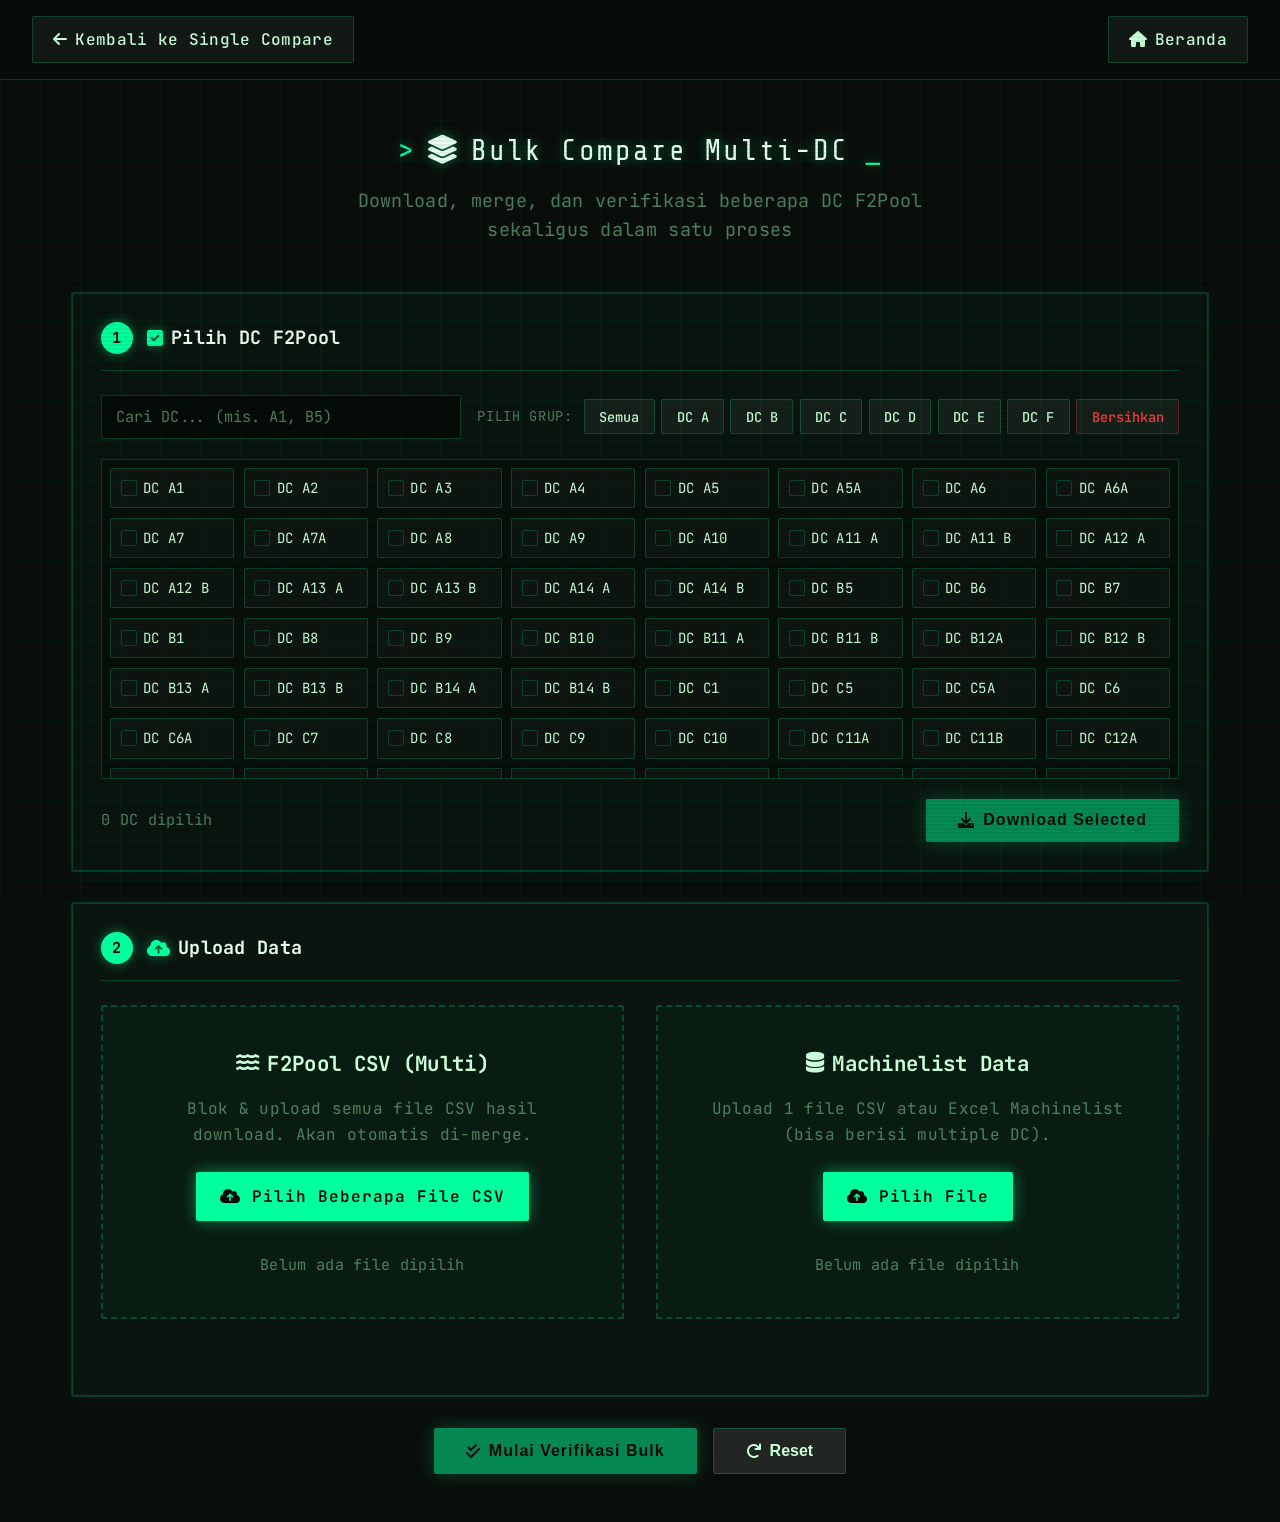
==== bulk-compare.html @ 81b57fa0 "Add files via upload" ====
<!DOCTYPE html>
<html lang="id">
<head>
    <meta charset="UTF-8">
    <meta name="viewport" content="width=device-width, initial-scale=1.0">
    <title>Bulk Compare - Pool vs Dashboard</title>
    <link rel="stylesheet" href="data-matcher.css">
    <link rel="stylesheet" href="bulk-compare.css">
    <link href="https://cdnjs.cloudflare.com/ajax/libs/font-awesome/6.0.0/css/all.min.css" rel="stylesheet">
</head>
<body>
    <!-- Navigation -->
    <nav class="analyzer-nav">
        <div class="nav-container">
            <a href="data-matcher.html" class="back-button">
                <i class="fas fa-arrow-left"></i>
                Kembali ke Single Compare
            </a>

            <div class="nav-actions">
                <a href="index.html" class="nav-link">
                    <i class="fas fa-home"></i>
                    Beranda
                </a>
            </div>
        </div>
    </nav>

    <div class="analyzer-container">
        <!-- Header -->
        <div class="analyzer-header">
            <h1><i class="fas fa-layer-group"></i> Bulk Compare Multi-DC</h1>
            <p>Download, merge, dan verifikasi beberapa DC F2Pool sekaligus dalam satu proses</p>
        </div>

        <!-- Message Alert -->
        <div id="message" class="message"></div>

        <!-- STEP 1: Pilih DC -->
        <div class="bulk-step">
            <div class="bulk-step-header">
                <span class="step-number">1</span>
                <h3><i class="fas fa-check-square"></i> Pilih DC F2Pool</h3>
            </div>

            <div class="dc-toolbar">
                <input type="text" id="dcSearch" class="dc-search" placeholder="Cari DC... (mis. A1, B5)">
                <div class="dc-group-buttons">
                    <span class="group-label">Pilih Grup:</span>
                    <button class="btn-group" data-group="all">Semua</button>
                    <button class="btn-group" data-group="A">DC A</button>
                    <button class="btn-group" data-group="B">DC B</button>
                    <button class="btn-group" data-group="C">DC C</button>
                    <button class="btn-group" data-group="D">DC D</button>
                    <button class="btn-group" data-group="E">DC E</button>
                    <button class="btn-group" data-group="F">DC F</button>
                    <button class="btn-group btn-clear" data-group="">Bersihkan</button>
                </div>
            </div>

            <div class="dc-checkbox-grid" id="dcCheckboxGrid"></div>

            <div class="dc-action-row">
                <span class="dc-selected-count" id="dcSelectedCount">0 DC dipilih</span>
                <button id="dcDownloadBtn" class="btn btn-primary bulk-download-btn" disabled>
                    <i class="fas fa-download"></i> Download Selected
                </button>
            </div>

            <div class="dc-progress-wrapper" id="dcProgressWrapper" style="display: none;">
                <div class="dc-progress-bar"><div class="dc-progress-fill" id="dcProgressFill"></div></div>
                <span class="dc-progress-text" id="dcProgressText">0 / 0</span>
            </div>
        </div>

        <!-- STEP 2: Upload -->
        <div class="bulk-step">
            <div class="bulk-step-header">
                <span class="step-number">2</span>
                <h3><i class="fas fa-cloud-upload-alt"></i> Upload Data</h3>
            </div>

            <div class="upload-section">
                <div class="upload-box">
                    <h3><i class="fas fa-water"></i> F2Pool CSV (Multi)</h3>
                    <p>Blok &amp; upload semua file CSV hasil download. Akan otomatis di-merge.</p>
                    <label class="file-label" for="f2poolFiles">
                        <i class="fas fa-cloud-upload-alt"></i> Pilih Beberapa File CSV
                    </label>
                    <span class="file-name" id="f2poolName">Belum ada file dipilih</span>
                    <input type="file" id="f2poolFiles" accept=".csv" multiple />
                </div>

                <div class="upload-box">
                    <h3><i class="fas fa-database"></i> Machinelist Data</h3>
                    <p>Upload 1 file CSV atau Excel Machinelist (bisa berisi multiple DC).</p>
                    <label class="file-label" for="machinelistFile">
                        <i class="fas fa-cloud-upload-alt"></i> Pilih File
                    </label>
                    <span class="file-name" id="machinelistName">Belum ada file dipilih</span>
                    <input type="file" id="machinelistFile" accept=".csv,.xlsx" />
                </div>
            </div>
        </div>

        <!-- Action Buttons -->
        <div class="button-group">
            <button id="matchBtn" class="btn btn-primary" disabled>
                <i class="fas fa-check-double"></i> Mulai Verifikasi Bulk
            </button>
            <button id="clearBtn" class="btn btn-secondary">
                <i class="fas fa-redo"></i> Reset
            </button>
        </div>

        <!-- Results Section -->
        <div class="results-section" id="resultsSection">
            <!-- Stats -->
            <div class="stats-grid" id="stats"></div>

            <!-- Per-DC Summary (added: bulk breakdown) -->
            <div id="dcSummarySection" class="dc-summary-section" style="display: none;">
                <h4 class="dc-summary-title"><i class="fas fa-th-large"></i> Breakdown per DC</h4>
                <div class="dc-summary-grid" id="dcSummaryGrid"></div>
            </div>

            <!-- Filter Buttons -->
            <div class="filter-section" id="filterSection"></div>

            <!-- Results Table -->
            <table class="results-table" id="resultsTable" style="display: none;">
                <thead>
                    <tr>
                        <th class="sortable" data-column="dc">DC <span class="sort-indicator"></span></th>
                        <th class="sortable" data-column="locationId">Location ID <span class="sort-indicator"></span></th>
                        <th class="sortable" data-column="worker">Worker (F2Pool) <span class="sort-indicator"></span></th>
                        <th>Status</th>
                    </tr>
                </thead>
                <tbody id="resultsBody"></tbody>
            </table>

            <div id="noData" class="no-data">
                <i class="fas fa-inbox" style="font-size: 3rem; opacity: 0.3;"></i>
                <p>Tidak ada hasil untuk filter ini</p>
            </div>
        </div>
    </div>

    <!-- Load XLSX library for Excel support -->
    <script src="https://cdn.sheetjs.com/xlsx-0.18.5/package/dist/xlsx.full.min.js"></script>

    <!-- Load Master Data for IP logic -->
    <script src="master-data.js"></script>

    <!-- Load F2Pool DC Links for download URLs -->
    <script src="f2pool-dc-links.js"></script>

    <!-- Load Bulk Compare logic -->
    <script src="bulk-compare.js"></script>
</body>
</html>
---- data-matcher.css ----
@import url('https://fonts.googleapis.com/css2?family=Share+Tech+Mono&family=JetBrains+Mono:wght@400;500;700&display=swap');

:root {
    --phosphor: #00ff9d;
    --phosphor-dim: #00b873;
    --phosphor-glow: rgba(0, 255, 157, 0.45);
    --amber: #ffb000;
    --danger: #ff3b3b;

    --primary: #00ff9d;
    --primary-light: #00b873;
    --secondary: #00ff9d;
    --accent: #00ff9d;
    --bg-main: #0a0e0a;
    --bg-card: rgba(0, 255, 157, 0.03);
    --border-card: rgba(0, 255, 157, 0.2);
    --text-main: #c8ffd9;
    --text-muted: #4d8060;
    --text-bright: #e8ffee;
    --light: #0f1a10;
    --dark: #060a06;
    --gray: #4d8060;
    --gray-light: rgba(0, 255, 157, 0.08);
    --border-radius: 2px;
    --shadow: 0 0 0 1px rgba(0, 255, 157, 0.15), 0 0 20px rgba(0, 255, 157, 0.06);
    --transition: all 0.18s steps(4, end);
    --success: #00ff9d;
    --warning: #ffb000;
    --danger: #ff3b3b;
}

* {
    box-sizing: border-box;
    margin: 0;
    padding: 0;
}

body {
    font-family: 'JetBrains Mono', 'Share Tech Mono', 'Consolas', monospace;
    background-color: var(--bg-main);
    color: var(--text-main);
    line-height: 1.6;
    min-height: 100vh;
    -webkit-font-smoothing: antialiased;
    letter-spacing: 0.3px;
    position: relative;
}

/* Scanline CRT overlay - STATIS (tanpa animasi) untuk performa tabel besar */
body::after {
    content: '';
    position: fixed;
    inset: 0;
    background: repeating-linear-gradient(
        0deg,
        rgba(0, 0, 0, 0) 0px,
        rgba(0, 0, 0, 0) 2px,
        rgba(0, 0, 0, 0.12) 3px,
        rgba(0, 0, 0, 0) 4px
    );
    pointer-events: none;
    z-index: 9999;
}

body::before {
    content: '';
    position: fixed;
    inset: 0;
    background-image:
        linear-gradient(rgba(0, 255, 157, 0.04) 1px, transparent 1px),
        linear-gradient(90deg, rgba(0, 255, 157, 0.04) 1px, transparent 1px);
    background-size: 40px 40px;
    pointer-events: none;
    z-index: 0;
}

/* Navigation */
.analyzer-nav {
    background: rgba(8, 14, 10, 0.85);
    backdrop-filter: blur(4px);
    padding: 1rem 0;
    border-bottom: 1px solid var(--border-card);
    position: sticky;
    top: 0;
    z-index: 100;
}

.nav-container {
    max-width: 1400px;
    margin: 0 auto;
    padding: 0 2rem;
    display: flex;
    justify-content: space-between;
    align-items: center;
    flex-wrap: wrap;
    gap: 1rem;
}

.back-button {
    display: flex;
    align-items: center;
    gap: 0.5rem;
    padding: 0.6rem 1.25rem;
    background: rgba(255, 255, 255, 0.05);
    color: var(--text-main);
    text-decoration: none;
    border-radius: var(--border-radius);
    transition: var(--transition);
    font-weight: 500;
    border: 1px solid var(--border-card);
}

.back-button:hover {
    background: rgba(255, 255, 255, 0.1);
    transform: translateX(-3px);
}

.nav-title {
    display: flex;
    align-items: center;
    gap: 0.75rem;
    font-family: 'Share Tech Mono', monospace;
    font-size: 1.2rem;
    font-weight: 400;
    color: var(--text-main);
    flex: 1;
    justify-content: center;
    letter-spacing: 1px;
}

.nav-title i {
    color: var(--phosphor);
    filter: drop-shadow(0 0 8px var(--phosphor-glow));
}

.nav-actions {
    display: flex;
    gap: 1rem;
}

.nav-link {
    display: flex;
    align-items: center;
    gap: 0.5rem;
    padding: 0.6rem 1.25rem;
    background: rgba(255, 255, 255, 0.05);
    color: var(--text-main);
    text-decoration: none;
    border-radius: var(--border-radius);
    transition: var(--transition);
    font-weight: 500;
    border: 1px solid var(--border-card);
}

.nav-link:hover {
    background: var(--phosphor);
    color: var(--dark);
    box-shadow: 0 0 15px var(--phosphor-glow);
}

/* Main Container */
.analyzer-container {
    max-width: 1200px;
    margin: 3rem auto;
    padding: 0 2rem;
    position: relative;
    z-index: 1;
}

.analyzer-header {
    text-align: center;
    margin-bottom: 3rem;
}

.analyzer-header h1 {
    font-family: 'Share Tech Mono', monospace;
    font-size: 1.8rem;
    font-weight: 400;
    margin-bottom: 0.75rem;
    display: flex;
    align-items: center;
    justify-content: center;
    gap: 0.75rem;
    color: var(--text-bright);
    text-shadow: 0 0 12px var(--phosphor-glow);
    letter-spacing: 2px;
}

.analyzer-header h1::before {
    content: '> ';
    color: var(--phosphor);
}

.analyzer-header h1::after {
    content: '_';
    color: var(--phosphor);
    animation: blink-cursor 1s steps(2) infinite;
    margin-left: 4px;
    background: none;
    -webkit-text-fill-color: initial;
}

@keyframes blink-cursor {
    0%, 50% { opacity: 1; }
    51%, 100% { opacity: 0; }
}

.analyzer-header p {
    font-size: 1.15rem;
    color: var(--text-muted);
    max-width: 600px;
    margin: 0 auto;
}

/* Upload Section */
.upload-section {
    display: grid;
    grid-template-columns: 1fr 1fr;
    gap: 2rem;
    margin-bottom: 3rem;
}

.upload-box {
    background: var(--bg-card);
    border: 2px dashed var(--border-card);
    border-radius: var(--border-radius);
    padding: 2.5rem;
    text-align: center;
    transition: var(--transition);
}

.upload-box:hover {
    background: rgba(0, 255, 157, 0.04);
    border-color: var(--phosphor);
    box-shadow: 0 0 20px var(--phosphor-glow);
}

.upload-box h3 {
    color: var(--text-main);
    margin-bottom: 1rem;
    font-size: 1.3em;
    display: flex;
    align-items: center;
    justify-content: center;
    gap: 0.5rem;
}

.upload-box p {
    color: var(--text-muted);
    margin-bottom: 1.5rem;
}

.upload-box input[type="file"] {
    display: none;
}

.file-label {
    display: inline-block;
    padding: 0.75rem 1.5rem;
    background: var(--phosphor);
    color: var(--dark);
    border: none;
    border-radius: var(--border-radius);
    cursor: pointer;
    transition: var(--transition);
    font-weight: 600;
    margin-bottom: 1rem;
    box-shadow: 0 0 15px var(--phosphor-glow);
    letter-spacing: 1px;
}

.file-label:hover {
    transform: translateY(-2px);
    box-shadow: 0 0 25px var(--phosphor-glow);
}

.file-name {
    display: block;
    margin-top: 1rem;
    color: var(--text-muted);
    font-size: 0.95rem;
}

/* ===== Auto Grab F2Pool (added: auto download per DC) ===== */
.dc-select {
    width: 100%;
    padding: 0.7rem 0.9rem;
    background: rgba(6, 10, 6, 0.8);
    color: var(--text-main);
    border: 1px solid var(--border-card);
    border-radius: var(--border-radius);
    font-family: inherit;
    font-size: 0.95rem;
    cursor: pointer;
    transition: var(--transition);
    margin-bottom: 0.75rem;
    appearance: none;
    -webkit-appearance: none;
    background-image: url("data:image/svg+xml;charset=UTF-8,%3csvg xmlns='http://www.w3.org/2000/svg' width='12' height='12' viewBox='0 0 24 24' fill='none' stroke='%2300ff9d' stroke-width='3' stroke-linecap='round' stroke-linejoin='round'%3e%3cpolyline points='6 9 12 15 18 9'%3e%3c/polyline%3e%3c/svg%3e");
    background-repeat: no-repeat;
    background-position: right 0.9rem center;
    padding-right: 2.4rem;
}

.dc-select:hover {
    border-color: var(--phosphor);
}

.dc-select:focus {
    outline: none;
    border-color: var(--phosphor);
    box-shadow: 0 0 12px var(--phosphor-glow);
}

.dc-select option {
    background: var(--dark);
    color: var(--text-main);
}

.dc-download-btn {
    width: 100%;
    padding: 0.75rem 1.5rem;
    background: var(--phosphor);
    color: var(--dark);
    border: none;
    border-radius: var(--border-radius);
    cursor: pointer;
    transition: var(--transition);
    font-family: inherit;
    font-weight: 600;
    font-size: 1rem;
    display: flex;
    align-items: center;
    justify-content: center;
    gap: 0.5rem;
    box-shadow: 0 0 15px var(--phosphor-glow);
    margin-bottom: 0.6rem;
    letter-spacing: 1px;
}

.dc-download-btn:hover:not(:disabled) {
    transform: translateY(-2px);
    box-shadow: 0 0 25px var(--phosphor-glow);
}

.dc-download-btn:disabled {
    opacity: 0.4;
    cursor: not-allowed;
    box-shadow: none;
}

.dc-status {
    display: block;
    min-height: 1.2rem;
    color: var(--text-muted);
    font-size: 0.85rem;
}

.dc-status.success {
    color: var(--success);
}

.dc-status.error {
    color: var(--danger);
}

.dc-status.loading {
    color: var(--phosphor);
}

.dc-divider {
    margin: 1rem 0 1.1rem;
    color: var(--text-muted);
    font-size: 0.8rem;
    letter-spacing: 0.05em;
    display: flex;
    align-items: center;
    text-transform: uppercase;
}

.dc-divider::before,
.dc-divider::after {
    content: '';
    flex: 1;
    height: 1px;
    background: var(--border-card);
}

.dc-divider::before {
    margin-right: 0.6rem;
}

.dc-divider::after {
    margin-left: 0.6rem;
}

/* Buttons */
.button-group {
    display: flex;
    gap: 1rem;
    justify-content: center;
    margin-bottom: 2rem;
}

.btn {
    padding: 0.8rem 2rem;
    border: none;
    border-radius: var(--border-radius);
    font-weight: 600;
    cursor: pointer;
    transition: var(--transition);
    font-size: 1rem;
    display: flex;
    align-items: center;
    gap: 0.5rem;
}

.btn-primary {
    background: var(--phosphor);
    color: var(--dark);
    box-shadow: 0 0 20px var(--phosphor-glow);
    letter-spacing: 1px;
}

.btn-primary:hover:not(:disabled) {
    transform: translateY(-2px);
    box-shadow: 0 0 30px var(--phosphor-glow);
}

.btn-primary:disabled {
    opacity: 0.5;
    cursor: not-allowed;
}

.btn-secondary {
    background: rgba(255, 255, 255, 0.1);
    color: var(--text-main);
    border: 1px solid var(--border-card);
}

.btn-secondary:hover {
    background: rgba(0, 255, 157, 0.1);
    border-color: var(--phosphor);
}

/* Message Alert */
.message {
    padding: 1.25rem;
    border-radius: var(--border-radius);
    margin-bottom: 2rem;
    display: none;
    animation: slideDown 0.3s ease-out;
}

@keyframes slideDown {
    from {
        opacity: 0;
        transform: translateY(-20px);
    }
    to {
        opacity: 1;
        transform: translateY(0);
    }
}

.message.show {
    display: block;
}

.message.success {
    background: rgba(0, 255, 157, 0.1);
    color: var(--phosphor);
    border: 1px solid rgba(0, 255, 157, 0.3);
}

.message.error {
    background: rgba(255, 59, 59, 0.1);
    color: var(--danger);
    border: 1px solid rgba(255, 59, 59, 0.3);
}

/* Stats Cards */
.stats-grid {
    display: grid;
    grid-template-columns: repeat(auto-fit, minmax(200px, 1fr));
    gap: 1.5rem;
    margin-bottom: 3rem;
}

.stat-card {
    background: var(--bg-card);
    border: 1px solid var(--border-card);
    border-radius: var(--border-radius);
    padding: 1.5rem;
    text-align: center;
    transition: border-color 0.18s steps(4, end);
    border-left: 4px solid var(--phosphor);
}

.stat-card:hover {
    background: rgba(0, 255, 157, 0.04);
    transform: translateY(-3px);
    box-shadow: 0 0 20px var(--phosphor-glow);
}

.stat-card h4 {
    color: var(--text-muted);
    font-size: 0.9rem;
    text-transform: uppercase;
    letter-spacing: 0.05em;
    margin-bottom: 0.5rem;
}

.stat-card .value {
    font-size: 2rem;
    font-weight: 700;
    color: var(--phosphor);
}

.stat-card.online {
    border-left-color: var(--phosphor);
}

.stat-card.online .value {
    color: var(--phosphor);
}

.stat-card.offline {
    border-left-color: var(--amber);
}

.stat-card.offline .value {
    color: var(--amber);
}

.stat-card.dead {
    border-left-color: var(--danger);
}

.stat-card.dead .value {
    color: var(--danger);
}

/* Filter Buttons */
.filter-section {
    display: flex;
    gap: 0.75rem;
    margin-bottom: 2rem;
    flex-wrap: wrap;
    justify-content: center;
}

.btn-filter {
    padding: 0.6rem 1.2rem;
    background: rgba(255, 255, 255, 0.05);
    color: var(--text-main);
    border: 1px solid var(--border-card);
    border-radius: var(--border-radius);
    cursor: pointer;
    transition: var(--transition);
    font-weight: 500;
    font-size: 0.95rem;
}

.btn-filter:hover {
    background: rgba(0, 255, 157, 0.08);
    border-color: var(--phosphor);
}

.btn-filter.active {
    background: var(--phosphor);
    color: var(--dark);
    border-color: var(--phosphor);
    box-shadow: 0 0 15px var(--phosphor-glow);
}

/* Results Section */
.results-section {
    margin-top: 2rem;
    display: none;
}

.results-table {
    width: 100%;
    border-collapse: collapse;
    margin-top: 1.5rem;
    background: var(--bg-card);
    border-radius: var(--border-radius);
    overflow: hidden;
    box-shadow: var(--shadow);
}

.results-table thead {
    background: rgba(0, 255, 157, 0.06);
    border-bottom: 2px solid var(--border-card);
}

.results-table th {
    padding: 1.25rem;
    text-align: left;
    font-weight: 600;
    color: var(--phosphor);
    text-transform: uppercase;
    font-size: 0.85rem;
    letter-spacing: 0.05em;
}

/* Sortable Headers (added: sort A-Z feature) */
.results-table th.sortable {
    cursor: pointer;
    user-select: none;
    transition: color 0.15s ease;
}

.results-table th.sortable:hover {
    color: #ffffff;
    text-shadow: 0 0 10px var(--phosphor-glow);
}

.results-table th.sortable.active {
    color: #ffffff;
}

.results-table th.sortable .sort-indicator {
    display: inline-block;
    margin-left: 0.4rem;
    font-size: 0.8rem;
    min-width: 1ch;
    opacity: 0.7;
}

.results-table th.sortable:hover .sort-indicator {
    opacity: 1;
}

.results-table td {
    padding: 1rem 1.25rem;
    border-bottom: 1px solid var(--border-card);
    color: var(--text-main);
}

.results-table tbody tr {
    transition: background-color 0.15s ease;
}

.results-table tbody tr:hover {
    background: rgba(0, 255, 157, 0.04);
}

.results-table tbody tr.priority {
    background: rgba(255, 59, 59, 0.04);
    border-left: 3px solid var(--danger);
}

.results-table tbody tr.priority:hover {
    background: rgba(255, 59, 59, 0.08);
}

/* Status Badge */
.status-badge {
    display: inline-block;
    padding: 0.35rem 0.8rem;
    border-radius: var(--border-radius);
    font-size: 0.8rem;
    font-weight: 600;
    text-transform: uppercase;
    letter-spacing: 0.03em;
}

.status-online {
    background: rgba(0, 255, 157, 0.12);
    color: var(--phosphor);
    border: 1px solid rgba(0, 255, 157, 0.35);
}

.status-offline {
    background: rgba(255, 176, 0, 0.12);
    color: var(--amber);
    border: 1px solid rgba(255, 176, 0, 0.35);
}

.status-dead {
    background: rgba(255, 59, 59, 0.12);
    color: var(--danger);
    border: 1px solid rgba(255, 59, 59, 0.35);
}

.priority-badge {
    display: inline-block;
    background: rgba(255, 59, 59, 0.15);
    color: var(--danger);
    padding: 0.3rem 0.7rem;
    border-radius: var(--border-radius);
    font-size: 0.75rem;
    font-weight: 700;
    margin-left: 0.5rem;
}

/* No Data */
.no-data {
    text-align: center;
    padding: 3rem;
    color: var(--text-muted);
}

.no-data svg {
    width: 80px;
    height: 80px;
    opacity: 0.3;
    margin-bottom: 1.5rem;
}

/* Responsive */
@media (max-width: 768px) {
    .upload-section {
        grid-template-columns: 1fr;
    }

    .analyzer-header h1 {
        font-size: 1.8rem;
    }

    .results-table {
        font-size: 0.9rem;
    }

    .results-table th,
    .results-table td {
        padding: 0.8rem 0.5rem;
    }

    .filter-section {
        justify-content: flex-start;
    }

    .btn-filter {
        padding: 0.5rem 1rem;
        font-size: 0.85rem;
    }

    .nav-container {
        flex-direction: column;
        gap: 0.75rem;
    }

    .nav-title {
        font-size: 1.1rem;
    }

    .button-group {
        flex-direction: column;
    }

    .btn {
        justify-content: center;
    }
}
---- bulk-compare.css ----
/* ===== BULK COMPARE - style tambahan (tidak mengubah data-matcher.css) ===== */

/* Step container */
.bulk-step {
    background: var(--bg-card);
    border: 1px solid var(--border-card);
    border-radius: var(--border-radius);
    padding: 1.75rem;
    margin-bottom: 2rem;
    box-shadow: var(--shadow);
}

.bulk-step-header {
    display: flex;
    align-items: center;
    gap: 0.85rem;
    margin-bottom: 1.5rem;
    padding-bottom: 1rem;
    border-bottom: 1px solid var(--border-card);
}

.bulk-step-header h3 {
    color: var(--text-bright);
    font-size: 1.15rem;
    display: flex;
    align-items: center;
    gap: 0.5rem;
    margin: 0;
}

.bulk-step-header h3 i {
    color: var(--phosphor);
    filter: drop-shadow(0 0 6px var(--phosphor-glow));
}

.step-number {
    display: inline-flex;
    align-items: center;
    justify-content: center;
    width: 2rem;
    height: 2rem;
    background: var(--phosphor);
    color: var(--dark);
    font-weight: 700;
    border-radius: 50%;
    font-size: 0.95rem;
    box-shadow: 0 0 12px var(--phosphor-glow);
}

/* DC Toolbar (search + group buttons) */
.dc-toolbar {
    display: flex;
    gap: 1rem;
    margin-bottom: 1.25rem;
    flex-wrap: wrap;
    align-items: center;
}

.dc-search {
    flex: 1;
    min-width: 200px;
    padding: 0.65rem 0.9rem;
    background: rgba(6, 10, 6, 0.8);
    color: var(--text-main);
    border: 1px solid var(--border-card);
    border-radius: var(--border-radius);
    font-family: inherit;
    font-size: 0.95rem;
    transition: var(--transition);
}

.dc-search::placeholder {
    color: var(--text-muted);
}

.dc-search:focus {
    outline: none;
    border-color: var(--phosphor);
    box-shadow: 0 0 12px var(--phosphor-glow);
}

.dc-group-buttons {
    display: flex;
    gap: 0.4rem;
    align-items: center;
    flex-wrap: wrap;
}

.group-label {
    color: var(--text-muted);
    font-size: 0.85rem;
    margin-right: 0.3rem;
    text-transform: uppercase;
    letter-spacing: 0.05em;
}

.btn-group {
    padding: 0.45rem 0.9rem;
    background: rgba(255, 255, 255, 0.05);
    color: var(--text-main);
    border: 1px solid var(--border-card);
    border-radius: var(--border-radius);
    cursor: pointer;
    transition: var(--transition);
    font-family: inherit;
    font-size: 0.85rem;
    font-weight: 500;
}

.btn-group:hover {
    background: rgba(0, 255, 157, 0.1);
    border-color: var(--phosphor);
    color: var(--phosphor);
}

.btn-group.btn-clear {
    color: var(--danger);
    border-color: rgba(255, 59, 59, 0.3);
}

.btn-group.btn-clear:hover {
    background: rgba(255, 59, 59, 0.1);
    border-color: var(--danger);
}

/* DC Checkbox Grid */
.dc-checkbox-grid {
    display: grid;
    grid-template-columns: repeat(auto-fill, minmax(110px, 1fr));
    gap: 0.6rem;
    max-height: 320px;
    overflow-y: auto;
    padding: 0.5rem;
    background: rgba(6, 10, 6, 0.5);
    border: 1px solid var(--border-card);
    border-radius: var(--border-radius);
    margin-bottom: 1.25rem;
}

.dc-checkbox-grid::-webkit-scrollbar {
    width: 8px;
}

.dc-checkbox-grid::-webkit-scrollbar-track {
    background: rgba(0, 0, 0, 0.3);
}

.dc-checkbox-grid::-webkit-scrollbar-thumb {
    background: var(--border-card);
    border-radius: 4px;
}

.dc-checkbox-grid::-webkit-scrollbar-thumb:hover {
    background: var(--phosphor-dim);
}

.dc-checkbox-item {
    display: flex;
    align-items: center;
    gap: 0.4rem;
    padding: 0.5rem 0.6rem;
    background: rgba(255, 255, 255, 0.03);
    border: 1px solid var(--border-card);
    border-radius: var(--border-radius);
    cursor: pointer;
    transition: var(--transition);
    font-size: 0.88rem;
    user-select: none;
}

.dc-checkbox-item:hover {
    background: rgba(0, 255, 157, 0.06);
    border-color: var(--phosphor);
}

.dc-checkbox-item.checked {
    background: rgba(0, 255, 157, 0.12);
    border-color: var(--phosphor);
    box-shadow: 0 0 8px rgba(0, 255, 157, 0.15);
}

.dc-checkbox-item input[type="checkbox"] {
    appearance: none;
    -webkit-appearance: none;
    width: 16px;
    height: 16px;
    border: 1.5px solid var(--border-card);
    border-radius: 2px;
    cursor: pointer;
    position: relative;
    background: transparent;
    flex-shrink: 0;
    transition: var(--transition);
}

.dc-checkbox-item input[type="checkbox"]:checked {
    background: var(--phosphor);
    border-color: var(--phosphor);
}

.dc-checkbox-item input[type="checkbox"]:checked::after {
    content: '\2713';
    position: absolute;
    top: 50%;
    left: 50%;
    transform: translate(-50%, -50%);
    color: var(--dark);
    font-size: 12px;
    font-weight: 700;
}

.dc-checkbox-item .dc-label {
    flex: 1;
    color: var(--text-main);
}

.dc-checkbox-item.checked .dc-label {
    color: var(--phosphor);
    font-weight: 600;
}

/* DC Action Row (count + download button) */
.dc-action-row {
    display: flex;
    justify-content: space-between;
    align-items: center;
    gap: 1rem;
    flex-wrap: wrap;
}

.dc-selected-count {
    color: var(--text-muted);
    font-size: 0.95rem;
}

.dc-selected-count strong {
    color: var(--phosphor);
    font-size: 1.1rem;
}

.bulk-download-btn {
    margin-bottom: 0;
}

/* DC Download Progress */
.dc-progress-wrapper {
    margin-top: 1.25rem;
    display: flex;
    align-items: center;
    gap: 1rem;
}

.dc-progress-bar {
    flex: 1;
    height: 10px;
    background: rgba(0, 0, 0, 0.5);
    border: 1px solid var(--border-card);
    border-radius: var(--border-radius);
    overflow: hidden;
}

.dc-progress-fill {
    height: 100%;
    width: 0%;
    background: var(--phosphor);
    box-shadow: 0 0 10px var(--phosphor-glow);
    transition: width 0.3s ease;
}

.dc-progress-text {
    color: var(--phosphor);
    font-size: 0.9rem;
    font-weight: 600;
    min-width: 70px;
    text-align: right;
}

/* Per-DC Summary (added: bulk breakdown) */
.dc-summary-section {
    margin-bottom: 2.5rem;
}

.dc-summary-title {
    color: var(--text-bright);
    font-size: 1rem;
    margin-bottom: 1rem;
    display: flex;
    align-items: center;
    gap: 0.5rem;
    text-transform: uppercase;
    letter-spacing: 0.05em;
}

.dc-summary-title i {
    color: var(--phosphor);
}

.dc-summary-grid {
    display: grid;
    grid-template-columns: repeat(auto-fill, minmax(180px, 1fr));
    gap: 0.85rem;
}

.dc-summary-card {
    background: var(--bg-card);
    border: 1px solid var(--border-card);
    border-radius: var(--border-radius);
    padding: 0.85rem 1rem;
    transition: var(--transition);
}

.dc-summary-card:hover {
    background: rgba(0, 255, 157, 0.04);
    transform: translateY(-2px);
    box-shadow: 0 0 15px var(--phosphor-glow);
}

/*.dc-summary-card.has-issue {
    border-left-color: var(--danger);
}*/

.dc-summary-card .dc-name {
    color: var(--text-bright);
    font-weight: 600;
    font-size: 0.95rem;
    margin-bottom: 0.3rem;
}

.dc-summary-card .dc-line {
    display: flex;
    justify-content: space-between;
    font-size: 0.8rem;
    color: var(--text-muted);
    line-height: 1.7;
}

.dc-summary-card .dc-line strong {
    font-weight: 600;
}

.dc-summary-card .ok { color: var(--phosphor); }
.dc-summary-card .warn { color: var(--amber); }
.dc-summary-card .bad { color: var(--danger); }

/* Responsive */
@media (max-width: 768px) {
    .dc-checkbox-grid {
        grid-template-columns: repeat(auto-fill, minmax(95px, 1fr));
    }

    .dc-toolbar {
        flex-direction: column;
        align-items: stretch;
    }

    .dc-group-buttons {
        justify-content: center;
    }
}
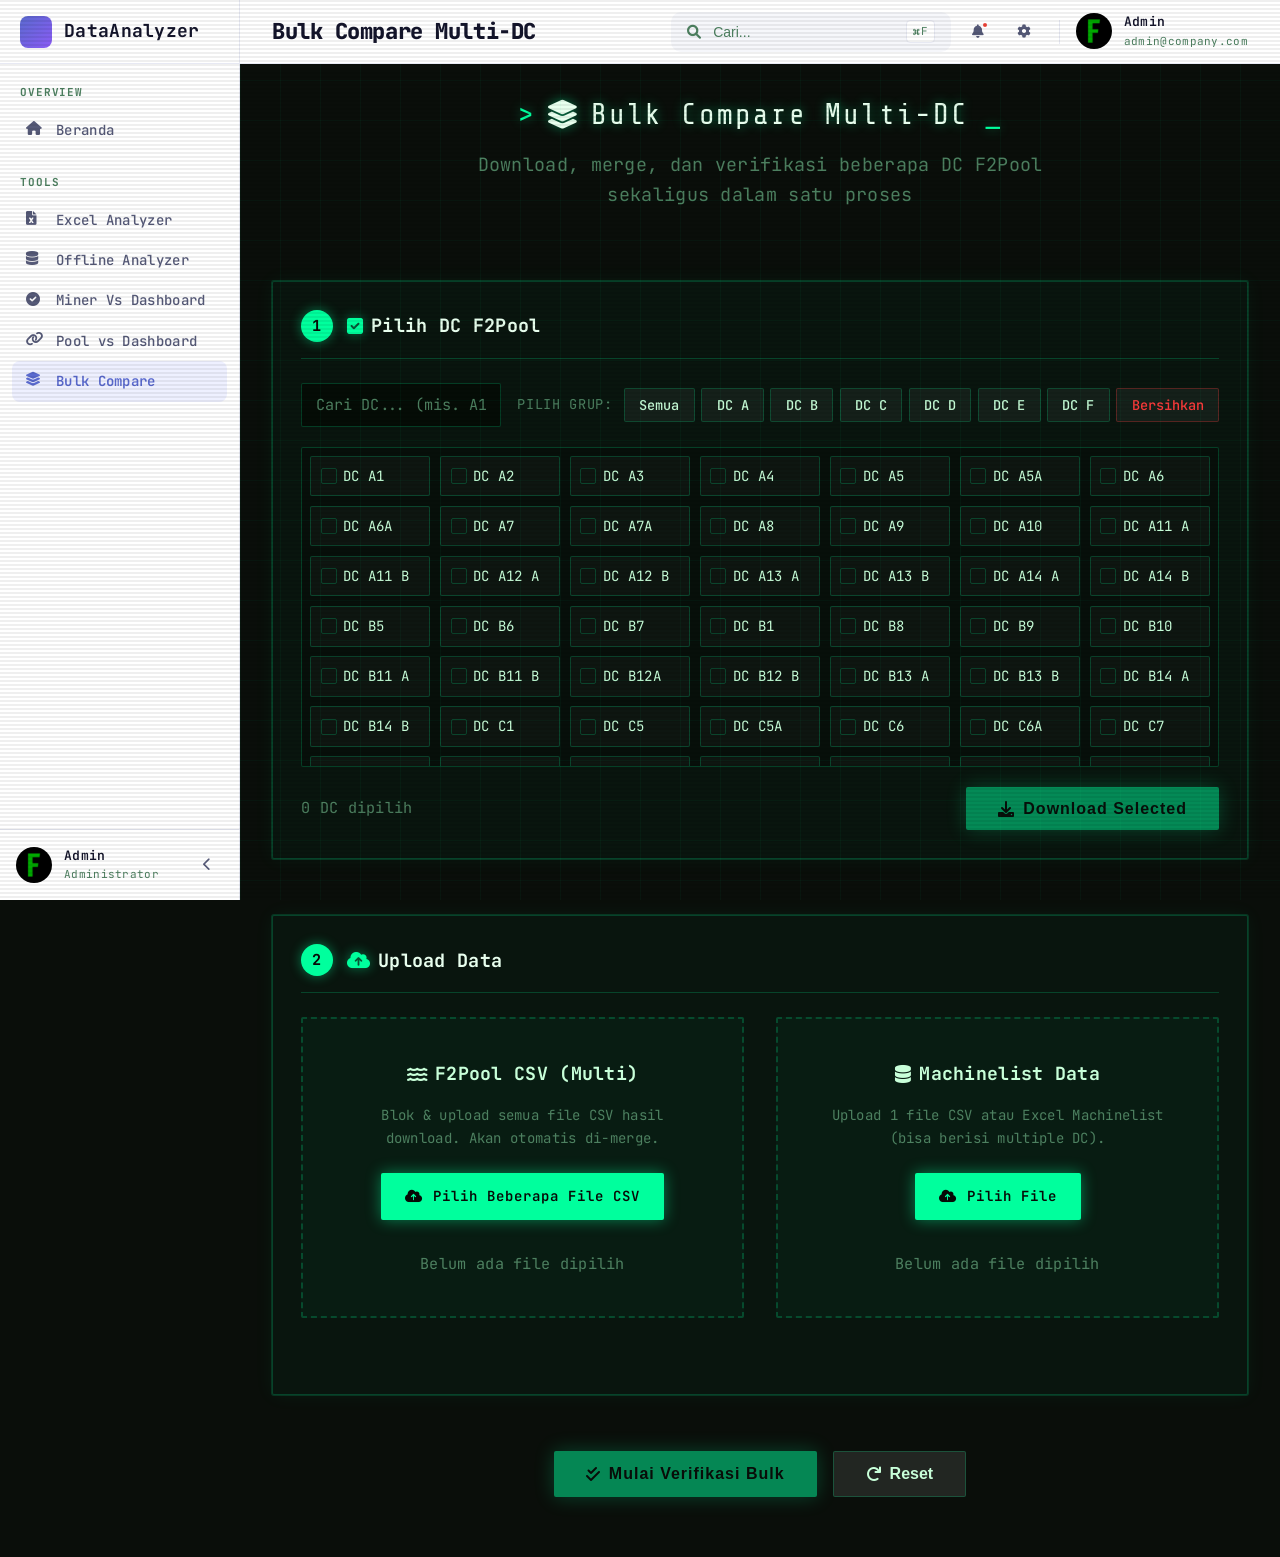
==== commit bd011bd0: "update branch" ====
--- a/bulk-compare.html
+++ b/bulk-compare.html
@@ -3,30 +3,105 @@
 <head>
     <meta charset="UTF-8">
     <meta name="viewport" content="width=device-width, initial-scale=1.0">
-    <title>Bulk Compare - Pool vs Dashboard</title>
+    <title>Bulk Compare - Pool vs Dashboard - DataAnalyzer</title>
+    <link rel="stylesheet" href="shared-ui.css">
     <link rel="stylesheet" href="data-matcher.css">
     <link rel="stylesheet" href="bulk-compare.css">
     <link href="https://cdnjs.cloudflare.com/ajax/libs/font-awesome/6.0.0/css/all.min.css" rel="stylesheet">
+    <link href="https://fonts.googleapis.com/css2?family=Inter:wght@400;500;600;700;800&display=swap" rel="stylesheet">
 </head>
 <body>
-    <!-- Navigation -->
-    <nav class="analyzer-nav">
-        <div class="nav-container">
-            <a href="data-matcher.html" class="back-button">
-                <i class="fas fa-arrow-left"></i>
-                Kembali ke Single Compare
-            </a>
-
-            <div class="nav-actions">
-                <a href="index.html" class="nav-link">
-                    <i class="fas fa-home"></i>
-                    Beranda
-                </a>
-            </div>
-        </div>
-    </nav>
-
-    <div class="analyzer-container">
+    <div class="dashboard-container">
+        <!-- Sidebar -->
+        <aside class="sidebar" id="sidebar">
+            <div class="sidebar-header">
+                <div class="logo-mark">
+                    <div class="logo-gradient"></div>
+                </div>
+                <span class="logo-wordmark">DataAnalyzer</span>
+            </div>
+            
+            <nav class="sidebar-nav">
+                <div class="nav-section">
+                    <span class="nav-section-label">OVERVIEW</span>
+                    <a href="index.html" class="nav-item">
+                        <i class="fas fa-home nav-icon"></i>
+                        <span>Beranda</span>
+                    </a>
+                </div>
+                
+                <div class="nav-section">
+                    <span class="nav-section-label">TOOLS</span>
+                    <a href="excel-analyzer.html" class="nav-item">
+                        <i class="fas fa-file-excel nav-icon"></i>
+                        <span>Excel Analyzer</span>
+                    </a>
+                    <a href="offline-analyzer.html" class="nav-item">
+                        <i class="fas fa-database nav-icon"></i>
+                        <span>Offline Analyzer</span>
+                    </a>
+                    <a href="iplocationvalidator.html" class="nav-item">
+                        <i class="fas fa-check-circle nav-icon"></i>
+                        <span>Miner Vs Dashboard</span>
+                    </a>
+                    <a href="data-matcher.html" class="nav-item">
+                        <i class="fas fa-link nav-icon"></i>
+                        <span>Pool vs Dashboard</span>
+                    </a>
+                    <a href="bulk-compare.html" class="nav-item active">
+                        <i class="fas fa-layer-group nav-icon"></i>
+                        <span>Bulk Compare</span>
+                    </a>
+                </div>
+            </nav>
+            
+            <div class="sidebar-footer">
+                <div class="user-profile">
+                    <img src="favicon.ico" alt="User" class="avatar">
+                    <div class="user-info">
+                        <span class="user-name">Admin</span>
+                        <span class="user-role">Administrator</span>
+                    </div>
+                </div>
+                <button class="collapse-toggle" onclick="toggleSidebar()">
+                    <i class="fas fa-chevron-left"></i>
+                </button>
+            </div>
+        </aside>
+        
+        <!-- Main Content -->
+        <main class="main-content">
+            <!-- Navbar -->
+            <nav class="navbar">
+                <div class="navbar-left">
+                    <h1 class="page-title">Bulk Compare Multi-DC</h1>
+                </div>
+                <div class="navbar-right">
+                    <div class="search-bar">
+                        <i class="fas fa-search search-icon"></i>
+                        <input type="text" class="search-input" placeholder="Cari...">
+                        <span class="search-shortcut">⌘F</span>
+                    </div>
+                    <button class="icon-btn">
+                        <i class="fas fa-bell"></i>
+                        <span class="notification-dot"></span>
+                    </button>
+                    <button class="icon-btn">
+                        <i class="fas fa-cog"></i>
+                    </button>
+                    <div class="navbar-divider"></div>
+                    <div class="user-block">
+                        <img src="favicon.ico" alt="User" class="user-avatar">
+                        <div class="user-details">
+                            <span class="user-display-name">Admin</span>
+                            <span class="user-email">admin@company.com</span>
+                        </div>
+                    </div>
+                </div>
+            </nav>
+            
+            <!-- Page Content -->
+            <div class="dashboard-body">
         <!-- Header -->
         <div class="analyzer-header">
             <h1><i class="fas fa-layer-group"></i> Bulk Compare Multi-DC</h1>
@@ -132,9 +207,7 @@
                 <thead>
                     <tr>
                         <th class="sortable" data-column="dc">DC <span class="sort-indicator"></span></th>
-                        <th class="sortable" data-column="locationId">Location ID <span class="sort-indicator"></span></th>
-                        <th class="sortable" data-column="worker">Worker (F2Pool) <span class="sort-indicator"></span></th>
-                        <th>Status</th>
+                        <th class="sortable" data-column="ip">IP <span class="sort-indicator"></span></th>
                     </tr>
                 </thead>
                 <tbody id="resultsBody"></tbody>
@@ -145,6 +218,8 @@
                 <p>Tidak ada hasil untuk filter ini</p>
             </div>
         </div>
+            </div>
+        </main>
     </div>
 
     <!-- Load XLSX library for Excel support -->
@@ -155,6 +230,9 @@
 
     <!-- Load F2Pool DC Links for download URLs -->
     <script src="f2pool-dc-links.js"></script>
+
+    <!-- Load Shared UI JavaScript -->
+    <script src="shared-ui.js"></script>
 
     <!-- Load Bulk Compare logic -->
     <script src="bulk-compare.js"></script>
--- a/shared-ui.css
+++ b/shared-ui.css
@@ -0,0 +1,1531 @@
+/* ============================================
+   Admin Dashboard UI Design System
+   Vivid, data-forward, effortless to scan
+   Shared across all pages
+   ============================================ */
+
+/* CSS Variables - Color System */
+:root {
+    /* Backgrounds */
+    --page-bg: #F6F7FB;
+    --sidebar-bg: #FFFFFF;
+    --card-surface: #FFFFFF;
+    
+    /* Borders */
+    --border-color: #E7E9F3;
+    --border-light: #F1F2F8;
+    
+    /* Text Colors */
+    --text-primary: #14152B;
+    --text-secondary: #565A78;
+    --text-muted: #8C8FA8;
+    
+    /* Brand Colors */
+    --brand-indigo: #5A6ACF;
+    --brand-violet: #8B5CF6;
+    
+    /* Semantic Colors */
+    --success-green: #12B76A;
+    --success-bg: #E7FAF0;
+    --success-text: #027A48;
+    
+    --warning-amber: #F79009;
+    --warning-bg: #FFFAEB;
+    --warning-text: #B54708;
+    
+    --error-red: #F04438;
+    --error-bg: #FEF3F2;
+    --error-text: #B42318;
+    
+    --neutral-bg: #F2F4F7;
+    --neutral-text: #475467;
+    
+    /* Gradients */
+    --gradient-indigo-violet: linear-gradient(135deg, #5A6ACF 0%, #8B5CF6 100%);
+    --gradient-teal-green: linear-gradient(135deg, #0D9488 0%, #22C55E 100%);
+    --gradient-orange-amber: linear-gradient(135deg, #EA580C 0%, #F59E0B 100%);
+    --gradient-pink-rose: linear-gradient(135deg, #DB2777 0%, #F43F5E 100%);
+    
+    /* Shadows */
+    --shadow-card: 0 1px 3px rgba(20,21,43,.05), 0 1px 2px rgba(20,21,43,.03);
+    --shadow-hero: 0 8px 24px rgba(91,92,210,.18);
+    --shadow-dropdown: 0 16px 48px rgba(20,21,43,.14);
+    --shadow-tooltip: 0 8px 20px rgba(0,0,0,.25);
+    
+    /* Spacing */
+    --spacing-4: 4px;
+    --spacing-8: 8px;
+    --spacing-12: 12px;
+    --spacing-14: 14px;
+    --spacing-16: 16px;
+    --spacing-20: 20px;
+    --spacing-24: 24px;
+    --spacing-28: 28px;
+    --spacing-32: 32px;
+    
+    /* Border Radius */
+    --radius-sm: 8px;
+    --radius-md: 10px;
+    --radius-lg: 16px;
+    
+    /* Dimensions */
+    --sidebar-width: 240px;
+    --sidebar-collapsed: 64px;
+    --navbar-height: 64px;
+}
+
+/* Reset & Base */
+* {
+    margin: 0;
+    padding: 0;
+    box-sizing: border-box;
+}
+
+body {
+    font-family: 'Inter', system-ui, -apple-system, sans-serif;
+    background-color: var(--page-bg);
+    color: var(--text-primary);
+    line-height: 1.6;
+    font-size: 14px;
+    font-weight: 400;
+}
+
+/* Typography Scale */
+.page-title {
+    font-size: 22px;
+    font-weight: 800;
+    letter-spacing: -0.02em;
+    color: var(--text-primary);
+}
+
+.card-title {
+    font-size: 16px;
+    font-weight: 700;
+    color: var(--text-primary);
+}
+
+.card-subtitle {
+    font-size: 13px;
+    color: var(--text-muted);
+    margin-top: 2px;
+}
+
+/* ============================================
+   Layout Structure
+   ============================================ */
+
+.dashboard-container {
+    display: flex;
+    min-height: 100vh;
+}
+
+/* Sidebar */
+.sidebar {
+    width: var(--sidebar-width);
+    background: var(--sidebar-bg);
+    border-right: 1px solid var(--border-color);
+    display: flex;
+    flex-direction: column;
+    position: fixed;
+    left: 0;
+    top: 0;
+    height: 100vh;
+    transition: width 0.3s ease;
+    z-index: 99;
+}
+
+.sidebar.collapsed {
+    width: var(--sidebar-collapsed);
+}
+
+.sidebar-header {
+    height: 64px;
+    display: flex;
+    align-items: center;
+    padding: 0 var(--spacing-20);
+    border-bottom: 1px solid var(--border-color);
+    gap: var(--spacing-12);
+}
+
+.logo-mark {
+    width: 32px;
+    height: 32px;
+    flex-shrink: 0;
+}
+
+.logo-gradient {
+    width: 100%;
+    height: 100%;
+    background: var(--gradient-indigo-violet);
+    border-radius: var(--radius-sm);
+}
+
+.logo-wordmark {
+    font-size: 18px;
+    font-weight: 700;
+    color: var(--text-primary);
+    white-space: nowrap;
+}
+
+.sidebar.collapsed .logo-wordmark {
+    display: none;
+}
+
+/* Sidebar Navigation */
+.sidebar-nav {
+    flex: 1;
+    overflow-y: auto;
+    padding: var(--spacing-20) 0;
+}
+
+.nav-section {
+    margin-bottom: var(--spacing-24);
+}
+
+.nav-section-label {
+    display: block;
+    font-size: 11px;
+    font-weight: 700;
+    text-transform: uppercase;
+    letter-spacing: 0.08em;
+    color: var(--text-muted);
+    padding: 0 var(--spacing-20);
+    margin-bottom: var(--spacing-8);
+}
+
+.nav-item {
+    display: flex;
+    align-items: center;
+    gap: var(--spacing-12);
+    padding: 9px var(--spacing-14);
+    margin: 0 var(--spacing-12);
+    border-radius: var(--radius-sm);
+    color: var(--text-secondary);
+    text-decoration: none;
+    font-size: 14px;
+    font-weight: 500;
+    transition: all 0.2s ease;
+    cursor: pointer;
+}
+
+.nav-item:hover {
+    background: var(--page-bg);
+    color: var(--text-primary);
+}
+
+.nav-item.active {
+    background: #EEF0FF;
+    color: var(--brand-indigo);
+    font-weight: 600;
+}
+
+.nav-icon {
+    width: 18px;
+    height: 18px;
+    flex-shrink: 0;
+}
+
+.nav-badge {
+    margin-left: auto;
+    background: var(--brand-indigo);
+    color: white;
+    font-size: 11px;
+    font-weight: 600;
+    padding: 2px 6px;
+    border-radius: 10px;
+}
+
+.nav-item.has-submenu {
+    justify-content: space-between;
+}
+
+.chevron {
+    width: 14px;
+    height: 14px;
+    color: var(--text-muted);
+    transition: transform 0.2s ease;
+}
+
+.nav-item.has-submenu.expanded .chevron {
+    transform: rotate(180deg);
+}
+
+.nav-submenu {
+    display: none;
+    padding: var(--spacing-8) 0;
+}
+
+.nav-submenu.show {
+    display: block;
+}
+
+.nav-subitem {
+    display: block;
+    padding: 8px var(--spacing-20);
+    padding-left: calc(var(--spacing-20) + 14px);
+    color: var(--text-secondary);
+    text-decoration: none;
+    font-size: 13px;
+    transition: color 0.2s ease;
+}
+
+.nav-subitem:hover {
+    color: var(--text-primary);
+}
+
+/* Sidebar Footer */
+.sidebar-footer {
+    padding: var(--spacing-16);
+    border-top: 1px solid var(--border-color);
+    display: flex;
+    align-items: center;
+    justify-content: space-between;
+}
+
+.user-profile {
+    display: flex;
+    align-items: center;
+    gap: var(--spacing-12);
+    flex: 1;
+}
+
+.avatar {
+    width: 36px;
+    height: 36px;
+    border-radius: 50%;
+    flex-shrink: 0;
+}
+
+.user-info {
+    display: flex;
+    flex-direction: column;
+}
+
+.user-name {
+    font-size: 13px;
+    font-weight: 600;
+    color: var(--text-primary);
+}
+
+.user-role {
+    font-size: 11px;
+    color: var(--text-muted);
+}
+
+.collapse-toggle {
+    width: 32px;
+    height: 32px;
+    border-radius: var(--radius-sm);
+    border: none;
+    background: transparent;
+    color: var(--text-secondary);
+    cursor: pointer;
+    display: flex;
+    align-items: center;
+    justify-content: center;
+    transition: all 0.2s ease;
+}
+
+.collapse-toggle:hover {
+    background: var(--page-bg);
+}
+
+/* ============================================
+   Main Content Area
+   ============================================ */
+
+.main-content {
+    flex: 1;
+    margin-left: var(--sidebar-width);
+    min-height: 100vh;
+    display: flex;
+    flex-direction: column;
+}
+
+.sidebar.collapsed ~ .main-content {
+    margin-left: var(--sidebar-collapsed);
+}
+
+/* Navbar */
+.navbar {
+    height: var(--navbar-height);
+    background: var(--card-surface);
+    border-bottom: 1px solid var(--border-color);
+    display: flex;
+    align-items: center;
+    justify-content: space-between;
+    padding: 0 var(--spacing-32);
+    position: sticky;
+    top: 0;
+    z-index: 90;
+}
+
+.navbar-left {
+    display: flex;
+    align-items: center;
+}
+
+.navbar-right {
+    display: flex;
+    align-items: center;
+    gap: var(--spacing-8);
+}
+
+.search-bar {
+    display: flex;
+    align-items: center;
+    background: var(--page-bg);
+    border-radius: var(--radius-md);
+    height: 40px;
+    padding: 0 var(--spacing-16);
+    gap: var(--spacing-12);
+    min-width: 280px;
+}
+
+.search-icon {
+    color: var(--text-muted);
+    flex-shrink: 0;
+}
+
+.search-input {
+    border: none;
+    background: transparent;
+    flex: 1;
+    font-size: 14px;
+    color: var(--text-primary);
+    outline: none;
+}
+
+.search-input::placeholder {
+    color: var(--text-muted);
+}
+
+.search-shortcut {
+    font-size: 11px;
+    color: var(--text-muted);
+    background: var(--card-surface);
+    padding: 2px 6px;
+    border-radius: 4px;
+    border: 1px solid var(--border-color);
+}
+
+.icon-btn {
+    width: 38px;
+    height: 38px;
+    border-radius: 50%;
+    border: none;
+    background: transparent;
+    color: var(--text-secondary);
+    cursor: pointer;
+    display: flex;
+    align-items: center;
+    justify-content: center;
+    position: relative;
+    transition: all 0.2s ease;
+}
+
+.icon-btn:hover {
+    background: var(--page-bg);
+}
+
+.notification-dot {
+    position: absolute;
+    top: 8px;
+    right: 8px;
+    width: 8px;
+    height: 8px;
+    background: var(--error-red);
+    border-radius: 50%;
+    border: 2px solid var(--card-surface);
+}
+
+.navbar-divider {
+    width: 1px;
+    height: 24px;
+    background: var(--border-color);
+    margin: 0 var(--spacing-8);
+}
+
+.user-block {
+    display: flex;
+    align-items: center;
+    gap: var(--spacing-12);
+    cursor: pointer;
+}
+
+.user-avatar {
+    width: 36px;
+    height: 36px;
+    border-radius: 50%;
+}
+
+.user-details {
+    display: flex;
+    flex-direction: column;
+}
+
+.user-display-name {
+    font-size: 13px;
+    font-weight: 600;
+    color: var(--text-primary);
+}
+
+.user-email {
+    font-size: 11px;
+    color: var(--text-muted);
+}
+
+/* ============================================
+   Dashboard Body
+   ============================================ */
+
+.dashboard-body {
+    padding: var(--spacing-28) var(--spacing-32);
+    display: flex;
+    flex-direction: column;
+    gap: var(--spacing-24);
+}
+
+/* Hero Banner Row */
+.hero-row {
+    display: grid;
+    grid-template-columns: 1fr 380px;
+    gap: var(--spacing-24);
+}
+
+.hero-banner {
+    background: linear-gradient(135deg, #6D5BD0 0%, #8B5CF6 100%);
+    border-radius: var(--radius-lg);
+    padding: var(--spacing-32);
+    position: relative;
+    overflow: hidden;
+    color: white;
+    box-shadow: var(--shadow-hero);
+}
+
+.hero-decoration {
+    position: absolute;
+    top: -20px;
+    right: -20px;
+    opacity: 0.5;
+}
+
+.hero-eyebrow {
+    display: inline-block;
+    font-size: 11px;
+    font-weight: 600;
+    text-transform: uppercase;
+    letter-spacing: 0.05em;
+    color: rgba(255,255,255,0.7);
+    margin-bottom: var(--spacing-12);
+}
+
+.hero-headline {
+    font-size: 24px;
+    font-weight: 800;
+    letter-spacing: -0.02em;
+    margin-bottom: var(--spacing-12);
+    max-width: 480px;
+}
+
+.hero-description {
+    font-size: 14px;
+    color: rgba(255,255,255,0.85);
+    margin-bottom: var(--spacing-20);
+    max-width: 480px;
+}
+
+.hero-cta {
+    display: inline-flex;
+    align-items: center;
+    gap: var(--spacing-8);
+    background: white;
+    color: var(--text-primary);
+    border: none;
+    padding: 12px 20px;
+    border-radius: 20px;
+    font-size: 14px;
+    font-weight: 600;
+    cursor: pointer;
+    transition: transform 0.2s ease;
+}
+
+.hero-cta:hover {
+    transform: translateY(-2px);
+}
+
+/* Hero Stat Widget */
+.hero-stat-widget {
+    background: var(--card-surface);
+    border: 1px solid var(--border-color);
+    border-radius: var(--radius-lg);
+    padding: var(--spacing-24);
+    display: flex;
+    flex-direction: column;
+    align-items: center;
+    box-shadow: var(--shadow-card);
+}
+
+.stat-widget-header {
+    display: flex;
+    justify-content: space-between;
+    align-items: center;
+    width: 100%;
+    margin-bottom: var(--spacing-20);
+}
+
+.stat-widget-label {
+    font-size: 13px;
+    color: var(--text-muted);
+}
+
+.stat-widget-value {
+    font-size: 20px;
+    font-weight: 700;
+    color: var(--brand-indigo);
+}
+
+.circular-progress {
+    position: relative;
+    width: 120px;
+    height: 120px;
+    margin: var(--spacing-16) 0;
+}
+
+.circular-progress svg {
+    transform: rotate(-90deg);
+}
+
+.progress-bg {
+    fill: none;
+    stroke: var(--neutral-bg);
+    stroke-width: 12;
+}
+
+.progress-bar {
+    fill: none;
+    stroke: var(--brand-indigo);
+    stroke-width: 12;
+    stroke-linecap: round;
+    transition: stroke-dashoffset 0.5s ease;
+}
+
+.progress-center {
+    position: absolute;
+    top: 50%;
+    left: 50%;
+    transform: translate(-50%, -50%);
+    display: flex;
+    flex-direction: column;
+    align-items: center;
+}
+
+.progress-percentage {
+    font-size: 24px;
+    font-weight: 800;
+    color: var(--text-primary);
+}
+
+.progress-label {
+    font-size: 11px;
+    color: var(--text-muted);
+    text-transform: uppercase;
+    letter-spacing: 0.05em;
+}
+
+.stat-widget-footer {
+    width: 100%;
+    text-align: center;
+}
+
+.stat-widget-sublabel {
+    font-size: 12px;
+    color: var(--text-secondary);
+}
+
+/* ============================================
+   Metric Cards Grid
+   ============================================ */
+
+.metrics-grid {
+    display: grid;
+    grid-template-columns: repeat(4, 1fr);
+    gap: var(--spacing-24);
+}
+
+.metric-card {
+    border-radius: var(--radius-lg);
+    position: relative;
+}
+
+/* Gradient Hero Card */
+.gradient-hero {
+    background: var(--gradient-indigo-violet);
+    color: white;
+    padding: 22px 24px;
+    box-shadow: var(--shadow-hero);
+}
+
+.card-view-more {
+    position: absolute;
+    top: 16px;
+    right: 16px;
+    width: 32px;
+    height: 32px;
+    border-radius: 50%;
+    border: none;
+    background: rgba(255,255,255,0.15);
+    color: white;
+    cursor: pointer;
+    display: flex;
+    align-items: center;
+    justify-content: center;
+    opacity: 0;
+    transition: opacity 0.2s ease;
+}
+
+.gradient-hero:hover .card-view-more {
+    opacity: 1;
+}
+
+.metric-icon-wrapper {
+    margin-bottom: var(--spacing-16);
+}
+
+.metric-icon {
+    width: 40px;
+    height: 40px;
+    border-radius: var(--radius-sm);
+    background: rgba(255,255,255,0.15);
+    display: flex;
+    align-items: center;
+    justify-content: center;
+}
+
+.metric-value {
+    font-size: 30px;
+    font-weight: 800;
+    letter-spacing: -0.02em;
+    margin-bottom: var(--spacing-4);
+}
+
+.metric-label {
+    font-size: 13px;
+    color: rgba(255,255,255,0.85);
+    margin-bottom: var(--spacing-12);
+}
+
+.metric-trend {
+    display: flex;
+    align-items: center;
+    gap: var(--spacing-8);
+    font-size: 13px;
+    color: rgba(255,255,255,0.85);
+}
+
+.metric-trend svg {
+    width: 16px;
+    height: 16px;
+}
+
+/* Flat Data Card */
+.flat-data {
+    background: var(--card-surface);
+    border: 1px solid var(--border-color);
+    padding: 20px 22px;
+    box-shadow: var(--shadow-card);
+}
+
+.flat-card-header {
+    display: flex;
+    justify-content: space-between;
+    align-items: center;
+    margin-bottom: var(--spacing-16);
+}
+
+.flat-card-icon {
+    width: 36px;
+    height: 36px;
+    border-radius: var(--radius-sm);
+    display: flex;
+    align-items: center;
+    justify-content: center;
+}
+
+.trend-badge {
+    font-size: 12px;
+    font-weight: 600;
+    padding: 4px 8px;
+    border-radius: 12px;
+}
+
+.trend-badge.success {
+    background: var(--success-bg);
+    color: var(--success-text);
+}
+
+.trend-badge.warning {
+    background: var(--warning-bg);
+    color: var(--warning-text);
+}
+
+.trend-badge.error {
+    background: var(--error-bg);
+    color: var(--error-text);
+}
+
+.metric-value.flat {
+    font-size: 28px;
+    font-weight: 700;
+    letter-spacing: -0.02em;
+    color: var(--text-primary);
+    margin-bottom: var(--spacing-4);
+}
+
+.metric-label.flat {
+    font-size: 13px;
+    color: var(--text-muted);
+}
+
+.metric-comparison {
+    font-size: 12px;
+    color: var(--text-secondary);
+    margin-top: var(--spacing-8);
+}
+
+.sparkline {
+    margin-top: var(--spacing-12);
+}
+
+/* ============================================
+   Charts Section
+   ============================================ */
+
+.charts-row {
+    display: grid;
+    grid-template-columns: repeat(2, 1fr);
+    gap: var(--spacing-24);
+}
+
+.chart-card {
+    background: var(--card-surface);
+    border: 1px solid var(--border-color);
+    border-radius: var(--radius-lg);
+    padding: var(--spacing-20);
+    box-shadow: var(--shadow-card);
+}
+
+.chart-header {
+    display: flex;
+    justify-content: space-between;
+    align-items: center;
+    margin-bottom: var(--spacing-20);
+}
+
+.chart-title {
+    font-size: 15px;
+    font-weight: 700;
+    color: var(--text-primary);
+}
+
+.chart-subtitle {
+    font-size: 12px;
+    color: var(--text-muted);
+    margin-top: 2px;
+}
+
+.chart-legend {
+    display: flex;
+    gap: var(--spacing-16);
+}
+
+.legend-item {
+    display: flex;
+    align-items: center;
+    gap: var(--spacing-8);
+    font-size: 12px;
+    color: var(--text-secondary);
+}
+
+.legend-dot {
+    width: 10px;
+    height: 10px;
+    border-radius: 50%;
+}
+
+/* Bar Chart */
+.bar-chart {
+    display: flex;
+    align-items: flex-end;
+    justify-content: space-around;
+    height: 200px;
+    padding: var(--spacing-16) 0;
+    position: relative;
+}
+
+.bar-group {
+    display: flex;
+    gap: 4px;
+    align-items: flex-end;
+    position: relative;
+}
+
+.bar {
+    width: 24px;
+    border-radius: 4px 4px 0 0;
+    position: relative;
+    cursor: pointer;
+    transition: opacity 0.2s ease;
+}
+
+.bar:hover {
+    opacity: 0.8;
+}
+
+.bar-indigo {
+    background: var(--brand-indigo);
+}
+
+.bar-amber {
+    background: #F59E0B;
+}
+
+.chart-grid {
+    position: absolute;
+    inset: 0;
+    display: flex;
+    flex-direction: column;
+    justify-content: space-between;
+    pointer-events: none;
+}
+
+.grid-line {
+    height: 1px;
+    background: var(--border-light);
+}
+
+.chart-tooltip {
+    position: absolute;
+    background: var(--text-primary);
+    color: white;
+    padding: 8px 12px;
+    border-radius: var(--radius-sm);
+    font-size: 12px;
+    white-space: nowrap;
+    z-index: 10;
+    pointer-events: none;
+    box-shadow: var(--shadow-tooltip);
+    display: none;
+}
+
+.chart-tooltip.show {
+    display: block;
+}
+
+/* Half Donut Gauge */
+.half-donut-container {
+    display: flex;
+    flex-direction: column;
+    align-items: center;
+}
+
+.half-donut-svg {
+    width: 180px;
+    height: 100px;
+    overflow: visible;
+}
+
+.donut-segment {
+    fill: none;
+    stroke-width: 20;
+    stroke-linecap: round;
+}
+
+.donut-center-text {
+    text-anchor: middle;
+    dominant-baseline: middle;
+}
+
+.donut-total {
+    font-size: 24px;
+    font-weight: 800;
+    fill: var(--text-primary);
+}
+
+.donut-sublabel {
+    font-size: 11px;
+    fill: var(--text-muted);
+}
+
+.donut-legend {
+    display: flex;
+    gap: var(--spacing-16);
+    margin-top: var(--spacing-16);
+}
+
+/* Full Donut Chart */
+.donut-chart-container {
+    display: flex;
+    align-items: center;
+    gap: var(--spacing-24);
+}
+
+.donut-svg {
+    width: 160px;
+    height: 160px;
+}
+
+.donut-ring {
+    fill: none;
+    stroke-width: 24;
+    stroke-linecap: round;
+}
+
+.donut-center {
+    text-anchor: middle;
+    dominant-baseline: middle;
+}
+
+.center-total {
+    font-size: 28px;
+    font-weight: 800;
+    fill: var(--text-primary);
+}
+
+.center-label {
+    font-size: 11px;
+    fill: var(--text-muted);
+}
+
+.donut-side-legend {
+    flex: 1;
+}
+
+.legend-row {
+    display: flex;
+    align-items: center;
+    justify-content: space-between;
+    padding: var(--spacing-8) 0;
+    border-bottom: 1px solid var(--border-light);
+}
+
+.legend-row:last-child {
+    border-bottom: none;
+}
+
+.legend-label {
+    display: flex;
+    align-items: center;
+    gap: var(--spacing-8);
+    font-size: 13px;
+    color: var(--text-secondary);
+}
+
+.legend-percent {
+    font-size: 13px;
+    font-weight: 600;
+    color: var(--text-primary);
+}
+
+/* ============================================
+   List Components
+   ============================================ */
+
+.list-card {
+    background: var(--card-surface);
+    border: 1px solid var(--border-color);
+    border-radius: var(--radius-lg);
+    overflow: hidden;
+    box-shadow: var(--shadow-card);
+}
+
+.list-header {
+    display: flex;
+    justify-content: space-between;
+    align-items: center;
+    padding: var(--spacing-16) var(--spacing-20);
+    border-bottom: 1px solid var(--border-color);
+}
+
+.list-title {
+    font-size: 15px;
+    font-weight: 700;
+    color: var(--text-primary);
+}
+
+.list-action {
+    font-size: 12px;
+    color: var(--brand-indigo);
+    font-weight: 600;
+    cursor: pointer;
+    display: flex;
+    align-items: center;
+    gap: var(--spacing-4);
+}
+
+.activity-list {
+    list-style: none;
+}
+
+.activity-item {
+    display: flex;
+    align-items: center;
+    padding: var(--spacing-16) var(--spacing-20);
+    border-bottom: 1px solid var(--border-light);
+    gap: var(--spacing-12);
+}
+
+.activity-item:last-child {
+    border-bottom: none;
+}
+
+.activity-avatar {
+    width: 36px;
+    height: 36px;
+    border-radius: 50%;
+    flex-shrink: 0;
+}
+
+.activity-content {
+    flex: 1;
+}
+
+.activity-name {
+    font-size: 14px;
+    font-weight: 600;
+    color: var(--text-primary);
+}
+
+.activity-desc {
+    font-size: 13px;
+    color: var(--text-muted);
+}
+
+.status-pill {
+    font-size: 12px;
+    font-weight: 500;
+    padding: 4px 10px;
+    border-radius: 12px;
+}
+
+.status-pill.completed {
+    background: var(--success-bg);
+    color: var(--success-text);
+}
+
+.status-pill.in-progress {
+    background: var(--warning-bg);
+    color: var(--warning-text);
+}
+
+.status-pill.pending {
+    background: var(--neutral-bg);
+    color: var(--neutral-text);
+}
+
+/* Ranked List */
+.ranked-list {
+    list-style: none;
+}
+
+.ranked-item {
+    display: flex;
+    align-items: center;
+    padding: var(--spacing-12) var(--spacing-20);
+    border-bottom: 1px solid var(--border-light);
+    gap: var(--spacing-12);
+}
+
+.ranked-item:last-child {
+    border-bottom: none;
+}
+
+.ranked-icon {
+    width: 20px;
+    height: 20px;
+    flex-shrink: 0;
+}
+
+.ranked-label {
+    flex: 1;
+    font-size: 14px;
+    color: var(--text-primary);
+}
+
+.ranked-value {
+    font-size: 14px;
+    font-weight: 600;
+    color: var(--text-primary);
+}
+
+.ranked-trend {
+    display: flex;
+    align-items: center;
+    gap: var(--spacing-4);
+    font-size: 12px;
+    font-weight: 600;
+}
+
+.ranked-trend.up {
+    color: var(--success-green);
+}
+
+.ranked-trend.down {
+    color: var(--error-red);
+}
+
+/* Quick Access Tiles */
+.quick-tiles-grid {
+    display: grid;
+    grid-template-columns: repeat(3, 1fr);
+    gap: var(--spacing-12);
+    padding: var(--spacing-20);
+}
+
+.quick-tile {
+    background: var(--gradient-indigo-violet);
+    border-radius: var(--radius-md);
+    padding: var(--spacing-16);
+    color: white;
+    cursor: pointer;
+    transition: transform 0.2s ease;
+}
+
+.quick-tile:hover {
+    transform: translateY(-2px);
+}
+
+.quick-tile-icon {
+    width: 32px;
+    height: 32px;
+    margin-bottom: var(--spacing-8);
+}
+
+.quick-tile-label {
+    font-size: 12px;
+    opacity: 0.85;
+    margin-bottom: var(--spacing-4);
+}
+
+.quick-tile-value {
+    font-size: 18px;
+    font-weight: 700;
+}
+
+/* ============================================
+   Data Table
+   ============================================ */
+
+.table-card {
+    background: var(--card-surface);
+    border: 1px solid var(--border-color);
+    border-radius: var(--radius-lg);
+    overflow: hidden;
+    box-shadow: var(--shadow-card);
+}
+
+.table-header-bar {
+    display: flex;
+    justify-content: space-between;
+    align-items: center;
+    padding: var(--spacing-16) var(--spacing-20);
+    border-bottom: 1px solid var(--border-color);
+}
+
+.table-title-group {
+    display: flex;
+    flex-direction: column;
+}
+
+.table-page-title {
+    font-size: 15px;
+    font-weight: 700;
+    color: var(--text-primary);
+}
+
+.table-page-subtitle {
+    font-size: 12px;
+    color: var(--text-muted);
+    margin-top: 2px;
+}
+
+.table-actions {
+    display: flex;
+    gap: var(--spacing-8);
+}
+
+.btn-primary {
+    background: var(--brand-indigo);
+    color: white;
+    border: none;
+    padding: 8px 16px;
+    border-radius: var(--radius-sm);
+    font-size: 13px;
+    font-weight: 600;
+    cursor: pointer;
+    display: flex;
+    align-items: center;
+    gap: var(--spacing-8);
+    transition: all 0.2s ease;
+}
+
+.btn-primary:hover {
+    background: #4A5ABF;
+}
+
+.btn-outline {
+    background: transparent;
+    color: var(--text-secondary);
+    border: 1px solid var(--border-color);
+    padding: 8px 16px;
+    border-radius: var(--radius-sm);
+    font-size: 13px;
+    font-weight: 500;
+    cursor: pointer;
+    display: flex;
+    align-items: center;
+    gap: var(--spacing-8);
+    transition: all 0.2s ease;
+}
+
+.btn-outline:hover {
+    border-color: var(--brand-indigo);
+    color: var(--brand-indigo);
+}
+
+.data-table {
+    width: 100%;
+    border-collapse: collapse;
+}
+
+.data-table thead {
+    background: #F9FAFC;
+}
+
+.data-table th {
+    padding: 12px 16px;
+    text-align: left;
+    font-size: 11px;
+    font-weight: 600;
+    text-transform: uppercase;
+    letter-spacing: 0.05em;
+    color: var(--text-muted);
+    border-bottom: 1px solid var(--border-color);
+}
+
+.data-table td {
+    padding: 13px 16px;
+    font-size: 14px;
+    color: var(--text-secondary);
+    border-bottom: 1px solid var(--border-light);
+}
+
+.data-table tbody tr {
+    transition: background-color 0.15s ease;
+}
+
+.data-table tbody tr:hover {
+    background: #FAFBFF;
+}
+
+.data-table tbody tr:hover .row-actions {
+    opacity: 1;
+}
+
+.user-cell {
+    display: flex;
+    align-items: center;
+    gap: var(--spacing-12);
+}
+
+.user-cell-avatar {
+    width: 32px;
+    height: 32px;
+    border-radius: 50%;
+}
+
+.user-cell-name {
+    font-size: 14px;
+    font-weight: 600;
+    color: var(--text-primary);
+    display: block;
+}
+
+.user-cell-email {
+    font-size: 12px;
+    color: var(--text-muted);
+}
+
+.status-badge {
+    display: inline-block;
+    padding: 4px 10px;
+    border-radius: 12px;
+    font-size: 12px;
+    font-weight: 500;
+}
+
+.status-badge.active {
+    background: var(--success-bg);
+    color: var(--success-text);
+}
+
+.status-badge.pending {
+    background: var(--warning-bg);
+    color: var(--warning-text);
+}
+
+.status-badge.inactive {
+    background: var(--neutral-bg);
+    color: var(--neutral-text);
+}
+
+.status-badge.error {
+    background: var(--error-bg);
+    color: var(--error-text);
+}
+
+.row-actions {
+    display: flex;
+    gap: var(--spacing-4);
+    opacity: 0;
+    transition: opacity 0.15s ease;
+}
+
+.row-action-btn {
+    width: 28px;
+    height: 28px;
+    border-radius: 6px;
+    border: none;
+    background: var(--page-bg);
+    color: var(--text-secondary);
+    cursor: pointer;
+    display: flex;
+    align-items: center;
+    justify-content: center;
+    transition: all 0.2s ease;
+}
+
+.row-action-btn:hover {
+    background: var(--brand-indigo);
+    color: white;
+}
+
+.table-footer {
+    display: flex;
+    justify-content: space-between;
+    align-items: center;
+    padding: var(--spacing-16) var(--spacing-20);
+    border-top: 1px solid var(--border-color);
+}
+
+.table-info {
+    font-size: 13px;
+    color: var(--text-muted);
+}
+
+.pagination {
+    display: flex;
+    gap: var(--spacing-4);
+}
+
+.page-btn {
+    width: 32px;
+    height: 32px;
+    border-radius: var(--radius-sm);
+    border: 1px solid var(--border-color);
+    background: white;
+    color: var(--text-secondary);
+    font-size: 13px;
+    font-weight: 500;
+    cursor: pointer;
+    display: flex;
+    align-items: center;
+    justify-content: center;
+    transition: all 0.2s ease;
+}
+
+.page-btn:hover {
+    border-color: var(--brand-indigo);
+    color: var(--brand-indigo);
+}
+
+.page-btn.active {
+    background: var(--brand-indigo);
+    border-color: var(--brand-indigo);
+    color: white;
+}
+
+/* ============================================
+   Responsive Behavior
+   ============================================ */
+
+@media (max-width: 1200px) {
+    .metrics-grid {
+        grid-template-columns: repeat(2, 1fr);
+    }
+    
+    .charts-row {
+        grid-template-columns: 1fr;
+    }
+    
+    .hero-row {
+        grid-template-columns: 1fr;
+    }
+}
+
+@media (max-width: 900px) {
+    .sidebar {
+        width: var(--sidebar-collapsed);
+    }
+    
+    .sidebar:not(.collapsed) .logo-wordmark,
+    .sidebar:not(.collapsed) .nav-section-label,
+    .sidebar:not(.collapsed) .user-info {
+        display: none;
+    }
+    
+    .main-content {
+        margin-left: var(--sidebar-collapsed);
+    }
+    
+    .metrics-grid {
+        grid-template-columns: 1fr;
+    }
+}
+
+@media (max-width: 600px) {
+    .navbar {
+        padding: 0 var(--spacing-16);
+    }
+    
+    .search-bar {
+        min-width: auto;
+        width: 40px;
+        padding: 0;
+        justify-content: center;
+    }
+    
+    .search-input,
+    .search-shortcut {
+        display: none;
+    }
+    
+    .dashboard-body {
+        padding: var(--spacing-16);
+    }
+    
+    .table-header-bar {
+        flex-direction: column;
+        gap: var(--spacing-12);
+        align-items: flex-start;
+    }
+    
+    .data-table {
+        font-size: 13px;
+    }
+    
+    .data-table th,
+    .data-table td {
+        padding: 10px 12px;
+    }
+}
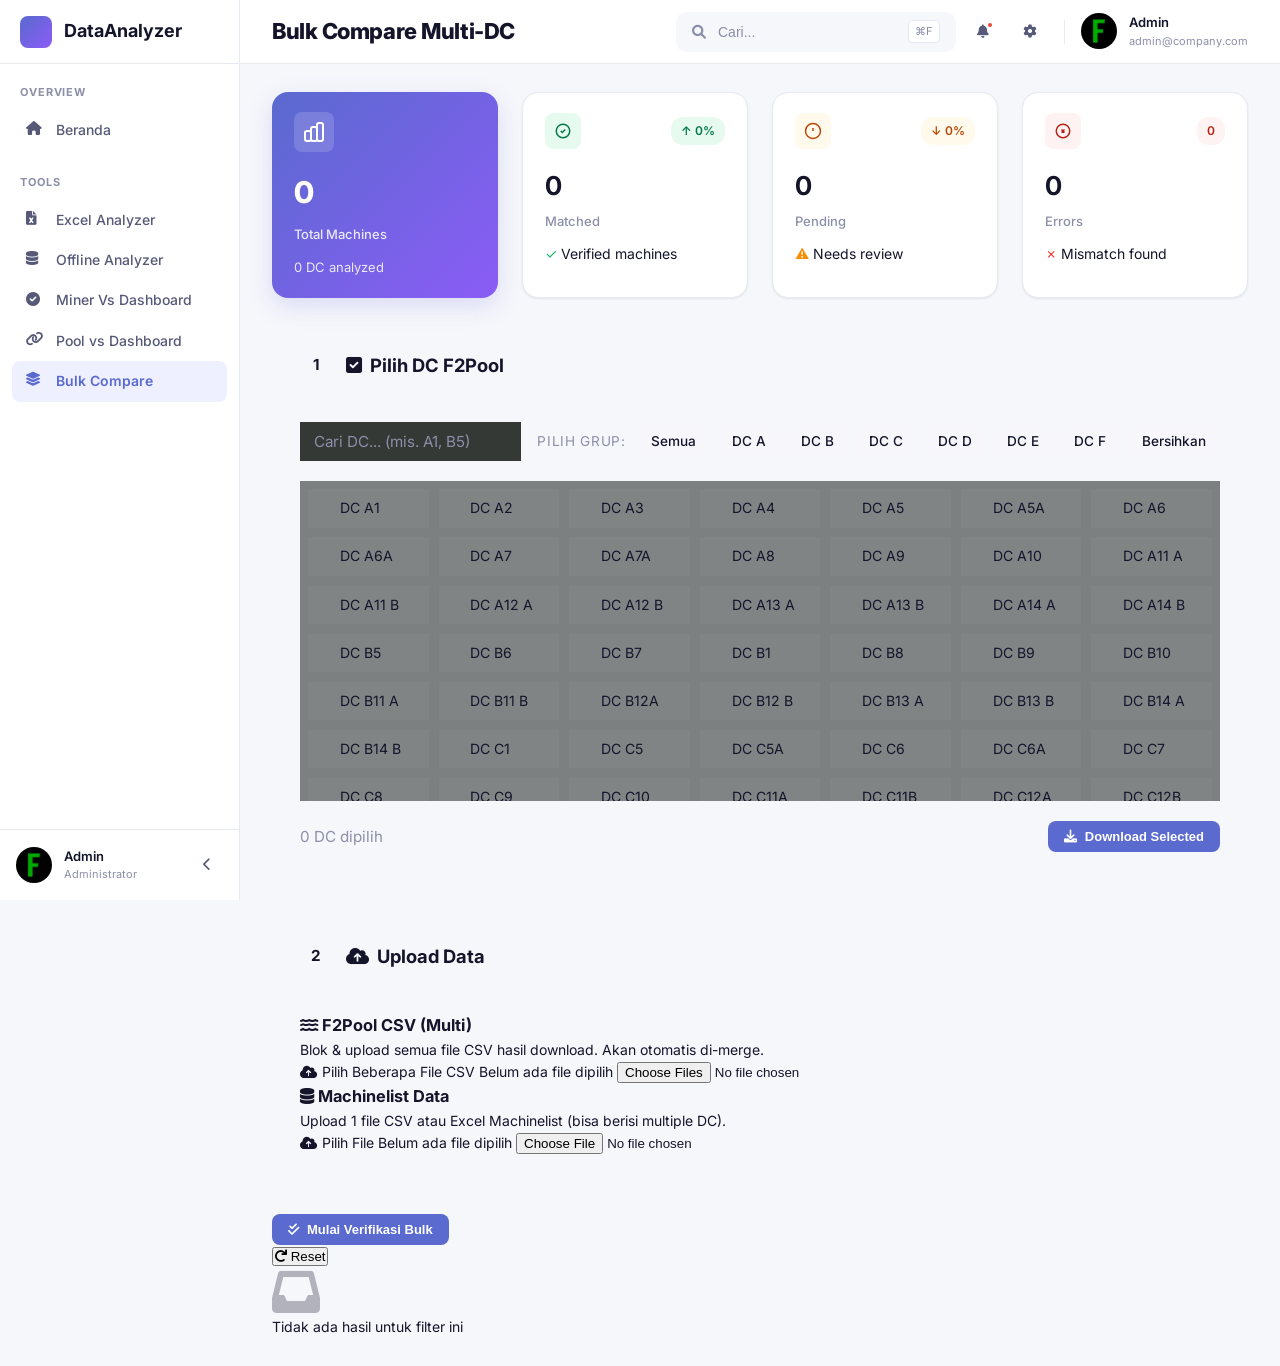
==== commit 000c7aae: "update branch" ====
--- a/bulk-compare.html
+++ b/bulk-compare.html
@@ -102,11 +102,85 @@
             
             <!-- Page Content -->
             <div class="dashboard-body">
-        <!-- Header -->
-        <div class="analyzer-header">
-            <h1><i class="fas fa-layer-group"></i> Bulk Compare Multi-DC</h1>
-            <p>Download, merge, dan verifikasi beberapa DC F2Pool sekaligus dalam satu proses</p>
-        </div>
+                <!-- Metric Cards Row -->
+                <div class="metrics-grid">
+                    <!-- Gradient Hero Card -->
+                    <div class="metric-card gradient-hero" style="background: linear-gradient(135deg, #5A6ACF 0%, #8B5CF6 100%);">
+                        <button class="card-view-more">
+                            <svg width="18" height="18" viewBox="0 0 24 24" fill="none" stroke="currentColor" stroke-width="2">
+                                <path d="M1 12s4-8 11-8 11 8 11 8-4 8-11 8-11-8-11-8z"/>
+                                <circle cx="12" cy="12" r="3"/>
+                            </svg>
+                        </button>
+                        <div class="metric-icon-wrapper">
+                            <div class="metric-icon">
+                                <svg width="24" height="24" viewBox="0 0 24 24" fill="none" stroke="currentColor" stroke-width="2">
+                                    <path d="M9 19v-6a2 2 0 00-2-2H5a2 2 0 00-2 2v6a2 2 0 002 2h2a2 2 0 002-2zm0 0V9a2 2 0 012-2h2a2 2 0 012 2v10m-6 0a2 2 0 002 2h2a2 2 0 002-2m0 0V5a2 2 0 012-2h2a2 2 0 012 2v14a2 2 0 01-2 2h-2a2 2 0 01-2-2z"/>
+                                </svg>
+                            </div>
+                        </div>
+                        <div class="metric-value" id="totalMachines">0</div>
+                        <div class="metric-label">Total Machines</div>
+                        <div class="metric-trend">
+                            <span id="totalDcs">0 DC analyzed</span>
+                        </div>
+                    </div>
+
+                    <!-- Flat Data Card 1 -->
+                    <div class="metric-card flat-data">
+                        <div class="flat-card-header">
+                            <div class="flat-card-icon" style="background: #E7FAF0;">
+                                <svg width="18" height="18" viewBox="0 0 24 24" fill="none" stroke="#027A48" stroke-width="2">
+                                    <path d="M9 12l2 2 4-4m6 2a9 9 0 11-18 0 9 9 0 0118 0z"/>
+                                </svg>
+                            </div>
+                            <span class="trend-badge success" id="matchBadge">↑ 0%</span>
+                        </div>
+                        <div class="metric-value flat" id="matchedCount">0</div>
+                        <div class="metric-label flat">Matched</div>
+                        <div class="comparison-text">
+                            <span style="color: #12B76A;">✓</span> Verified machines
+                        </div>
+                    </div>
+
+                    <!-- Flat Data Card 2 -->
+                    <div class="metric-card flat-data">
+                        <div class="flat-card-header">
+                            <div class="flat-card-icon" style="background: #FFFAEB;">
+                                <svg width="18" height="18" viewBox="0 0 24 24" fill="none" stroke="#B54708" stroke-width="2">
+                                    <circle cx="12" cy="12" r="10"/>
+                                    <path d="M12 8v4m0 4h.01"/>
+                                </svg>
+                            </div>
+                            <span class="trend-badge warning" id="pendingBadge">↓ 0%</span>
+                        </div>
+                        <div class="metric-value flat" id="pendingCount">0</div>
+                        <div class="metric-label flat">Pending</div>
+                        <div class="comparison-text">
+                            <span style="color: #F79009;">⚠</span> Needs review
+                        </div>
+                    </div>
+
+                    <!-- Flat Data Card 3 -->
+                    <div class="metric-card flat-data">
+                        <div class="flat-card-header">
+                            <div class="flat-card-icon" style="background: #FEF3F2;">
+                                <svg width="18" height="18" viewBox="0 0 24 24" fill="none" stroke="#B42318" stroke-width="2">
+                                    <path d="M10 14l2-2m0 0l2-2m-2 2l-2-2m2 2l2 2m7-2a9 9 0 11-18 0 9 9 0 0118 0z"/>
+                                </svg>
+                            </div>
+                            <span class="trend-badge error" id="errorBadge">0</span>
+                        </div>
+                        <div class="metric-value flat" id="errorCount">0</div>
+                        <div class="metric-label flat">Errors</div>
+                        <div class="comparison-text">
+                            <span style="color: #F04438;">✗</span> Mismatch found
+                        </div>
+                    </div>
+                </div>
+
+                <!-- Main Tool Content -->
+                <div class="tool-content-card">
 
         <!-- Message Alert -->
         <div id="message" class="message"></div>
@@ -218,7 +292,8 @@
                 <p>Tidak ada hasil untuk filter ini</p>
             </div>
         </div>
-            </div>
+                </div><!-- End tool-content-card -->
+            </div><!-- End dashboard-body -->
         </main>
     </div>
 
--- a/data-matcher.css
+++ b/data-matcher.css
@@ -1,757 +1,602 @@
-@import url('https://fonts.googleapis.com/css2?family=Share+Tech+Mono&family=JetBrains+Mono:wght@400;500;700&display=swap');
-
-:root {
-    --phosphor: #00ff9d;
-    --phosphor-dim: #00b873;
-    --phosphor-glow: rgba(0, 255, 157, 0.45);
-    --amber: #ffb000;
-    --danger: #ff3b3b;
-
-    --primary: #00ff9d;
-    --primary-light: #00b873;
-    --secondary: #00ff9d;
-    --accent: #00ff9d;
-    --bg-main: #0a0e0a;
-    --bg-card: rgba(0, 255, 157, 0.03);
-    --border-card: rgba(0, 255, 157, 0.2);
-    --text-main: #c8ffd9;
-    --text-muted: #4d8060;
-    --text-bright: #e8ffee;
-    --light: #0f1a10;
-    --dark: #060a06;
-    --gray: #4d8060;
-    --gray-light: rgba(0, 255, 157, 0.08);
-    --border-radius: 2px;
-    --shadow: 0 0 0 1px rgba(0, 255, 157, 0.15), 0 0 20px rgba(0, 255, 157, 0.06);
-    --transition: all 0.18s steps(4, end);
-    --success: #00ff9d;
-    --warning: #ffb000;
-    --danger: #ff3b3b;
-}
-
-* {
-    box-sizing: border-box;
-    margin: 0;
-    padding: 0;
-}
-
-body {
-    font-family: 'JetBrains Mono', 'Share Tech Mono', 'Consolas', monospace;
-    background-color: var(--bg-main);
-    color: var(--text-main);
-    line-height: 1.6;
-    min-height: 100vh;
-    -webkit-font-smoothing: antialiased;
-    letter-spacing: 0.3px;
-    position: relative;
-}
-
-/* Scanline CRT overlay - STATIS (tanpa animasi) untuk performa tabel besar */
-body::after {
-    content: '';
-    position: fixed;
-    inset: 0;
-    background: repeating-linear-gradient(
-        0deg,
-        rgba(0, 0, 0, 0) 0px,
-        rgba(0, 0, 0, 0) 2px,
-        rgba(0, 0, 0, 0.12) 3px,
-        rgba(0, 0, 0, 0) 4px
-    );
-    pointer-events: none;
-    z-index: 9999;
-}
-
-body::before {
-    content: '';
-    position: fixed;
-    inset: 0;
-    background-image:
-        linear-gradient(rgba(0, 255, 157, 0.04) 1px, transparent 1px),
-        linear-gradient(90deg, rgba(0, 255, 157, 0.04) 1px, transparent 1px);
-    background-size: 40px 40px;
-    pointer-events: none;
-    z-index: 0;
-}
-
-/* Navigation */
-.analyzer-nav {
-    background: rgba(8, 14, 10, 0.85);
-    backdrop-filter: blur(4px);
-    padding: 1rem 0;
-    border-bottom: 1px solid var(--border-card);
-    position: sticky;
-    top: 0;
-    z-index: 100;
-}
-
-.nav-container {
-    max-width: 1400px;
-    margin: 0 auto;
-    padding: 0 2rem;
-    display: flex;
-    justify-content: space-between;
-    align-items: center;
-    flex-wrap: wrap;
-    gap: 1rem;
-}
-
-.back-button {
-    display: flex;
-    align-items: center;
-    gap: 0.5rem;
-    padding: 0.6rem 1.25rem;
-    background: rgba(255, 255, 255, 0.05);
-    color: var(--text-main);
-    text-decoration: none;
-    border-radius: var(--border-radius);
-    transition: var(--transition);
-    font-weight: 500;
-    border: 1px solid var(--border-card);
-}
-
-.back-button:hover {
-    background: rgba(255, 255, 255, 0.1);
-    transform: translateX(-3px);
-}
-
-.nav-title {
-    display: flex;
-    align-items: center;
-    gap: 0.75rem;
-    font-family: 'Share Tech Mono', monospace;
-    font-size: 1.2rem;
-    font-weight: 400;
-    color: var(--text-main);
-    flex: 1;
-    justify-content: center;
-    letter-spacing: 1px;
-}
-
-.nav-title i {
-    color: var(--phosphor);
-    filter: drop-shadow(0 0 8px var(--phosphor-glow));
-}
-
-.nav-actions {
-    display: flex;
-    gap: 1rem;
-}
-
-.nav-link {
-    display: flex;
-    align-items: center;
-    gap: 0.5rem;
-    padding: 0.6rem 1.25rem;
-    background: rgba(255, 255, 255, 0.05);
-    color: var(--text-main);
-    text-decoration: none;
-    border-radius: var(--border-radius);
-    transition: var(--transition);
-    font-weight: 500;
-    border: 1px solid var(--border-card);
-}
-
-.nav-link:hover {
-    background: var(--phosphor);
-    color: var(--dark);
-    box-shadow: 0 0 15px var(--phosphor-glow);
-}
-
-/* Main Container */
-.analyzer-container {
-    max-width: 1200px;
-    margin: 3rem auto;
-    padding: 0 2rem;
-    position: relative;
-    z-index: 1;
-}
-
-.analyzer-header {
-    text-align: center;
-    margin-bottom: 3rem;
-}
-
-.analyzer-header h1 {
-    font-family: 'Share Tech Mono', monospace;
-    font-size: 1.8rem;
-    font-weight: 400;
-    margin-bottom: 0.75rem;
-    display: flex;
-    align-items: center;
-    justify-content: center;
-    gap: 0.75rem;
-    color: var(--text-bright);
-    text-shadow: 0 0 12px var(--phosphor-glow);
-    letter-spacing: 2px;
-}
-
-.analyzer-header h1::before {
-    content: '> ';
-    color: var(--phosphor);
-}
-
-.analyzer-header h1::after {
-    content: '_';
-    color: var(--phosphor);
-    animation: blink-cursor 1s steps(2) infinite;
-    margin-left: 4px;
-    background: none;
-    -webkit-text-fill-color: initial;
-}
-
-@keyframes blink-cursor {
-    0%, 50% { opacity: 1; }
-    51%, 100% { opacity: 0; }
-}
-
-.analyzer-header p {
-    font-size: 1.15rem;
-    color: var(--text-muted);
-    max-width: 600px;
-    margin: 0 auto;
-}
-
-/* Upload Section */
-.upload-section {
-    display: grid;
-    grid-template-columns: 1fr 1fr;
-    gap: 2rem;
-    margin-bottom: 3rem;
-}
-
-.upload-box {
-    background: var(--bg-card);
-    border: 2px dashed var(--border-card);
-    border-radius: var(--border-radius);
-    padding: 2.5rem;
-    text-align: center;
-    transition: var(--transition);
-}
-
-.upload-box:hover {
-    background: rgba(0, 255, 157, 0.04);
-    border-color: var(--phosphor);
-    box-shadow: 0 0 20px var(--phosphor-glow);
-}
-
-.upload-box h3 {
-    color: var(--text-main);
-    margin-bottom: 1rem;
-    font-size: 1.3em;
-    display: flex;
-    align-items: center;
-    justify-content: center;
-    gap: 0.5rem;
-}
-
-.upload-box p {
-    color: var(--text-muted);
-    margin-bottom: 1.5rem;
-}
-
-.upload-box input[type="file"] {
-    display: none;
-}
-
-.file-label {
-    display: inline-block;
-    padding: 0.75rem 1.5rem;
-    background: var(--phosphor);
-    color: var(--dark);
-    border: none;
-    border-radius: var(--border-radius);
-    cursor: pointer;
-    transition: var(--transition);
-    font-weight: 600;
-    margin-bottom: 1rem;
-    box-shadow: 0 0 15px var(--phosphor-glow);
-    letter-spacing: 1px;
-}
-
-.file-label:hover {
-    transform: translateY(-2px);
-    box-shadow: 0 0 25px var(--phosphor-glow);
-}
-
-.file-name {
-    display: block;
-    margin-top: 1rem;
-    color: var(--text-muted);
-    font-size: 0.95rem;
-}
-
-/* ===== Auto Grab F2Pool (added: auto download per DC) ===== */
-.dc-select {
-    width: 100%;
-    padding: 0.7rem 0.9rem;
-    background: rgba(6, 10, 6, 0.8);
-    color: var(--text-main);
-    border: 1px solid var(--border-card);
-    border-radius: var(--border-radius);
-    font-family: inherit;
-    font-size: 0.95rem;
-    cursor: pointer;
-    transition: var(--transition);
-    margin-bottom: 0.75rem;
-    appearance: none;
-    -webkit-appearance: none;
-    background-image: url("data:image/svg+xml;charset=UTF-8,%3csvg xmlns='http://www.w3.org/2000/svg' width='12' height='12' viewBox='0 0 24 24' fill='none' stroke='%2300ff9d' stroke-width='3' stroke-linecap='round' stroke-linejoin='round'%3e%3cpolyline points='6 9 12 15 18 9'%3e%3c/polyline%3e%3c/svg%3e");
-    background-repeat: no-repeat;
-    background-position: right 0.9rem center;
-    padding-right: 2.4rem;
-}
-
-.dc-select:hover {
-    border-color: var(--phosphor);
-}
-
-.dc-select:focus {
-    outline: none;
-    border-color: var(--phosphor);
-    box-shadow: 0 0 12px var(--phosphor-glow);
-}
-
-.dc-select option {
-    background: var(--dark);
-    color: var(--text-main);
-}
-
-.dc-download-btn {
-    width: 100%;
-    padding: 0.75rem 1.5rem;
-    background: var(--phosphor);
-    color: var(--dark);
-    border: none;
-    border-radius: var(--border-radius);
-    cursor: pointer;
-    transition: var(--transition);
-    font-family: inherit;
-    font-weight: 600;
-    font-size: 1rem;
-    display: flex;
-    align-items: center;
-    justify-content: center;
-    gap: 0.5rem;
-    box-shadow: 0 0 15px var(--phosphor-glow);
-    margin-bottom: 0.6rem;
-    letter-spacing: 1px;
-}
-
-.dc-download-btn:hover:not(:disabled) {
-    transform: translateY(-2px);
-    box-shadow: 0 0 25px var(--phosphor-glow);
-}
-
-.dc-download-btn:disabled {
-    opacity: 0.4;
-    cursor: not-allowed;
-    box-shadow: none;
-}
-
-.dc-status {
-    display: block;
-    min-height: 1.2rem;
-    color: var(--text-muted);
-    font-size: 0.85rem;
-}
-
-.dc-status.success {
-    color: var(--success);
-}
-
-.dc-status.error {
-    color: var(--danger);
-}
-
-.dc-status.loading {
-    color: var(--phosphor);
-}
-
-.dc-divider {
-    margin: 1rem 0 1.1rem;
-    color: var(--text-muted);
-    font-size: 0.8rem;
-    letter-spacing: 0.05em;
-    display: flex;
-    align-items: center;
-    text-transform: uppercase;
-}
-
-.dc-divider::before,
-.dc-divider::after {
-    content: '';
-    flex: 1;
-    height: 1px;
-    background: var(--border-card);
-}
-
-.dc-divider::before {
-    margin-right: 0.6rem;
-}
-
-.dc-divider::after {
-    margin-left: 0.6rem;
-}
-
-/* Buttons */
-.button-group {
-    display: flex;
-    gap: 1rem;
-    justify-content: center;
-    margin-bottom: 2rem;
-}
-
-.btn {
-    padding: 0.8rem 2rem;
-    border: none;
-    border-radius: var(--border-radius);
-    font-weight: 600;
-    cursor: pointer;
-    transition: var(--transition);
-    font-size: 1rem;
-    display: flex;
-    align-items: center;
-    gap: 0.5rem;
-}
-
-.btn-primary {
-    background: var(--phosphor);
-    color: var(--dark);
-    box-shadow: 0 0 20px var(--phosphor-glow);
-    letter-spacing: 1px;
-}
-
-.btn-primary:hover:not(:disabled) {
-    transform: translateY(-2px);
-    box-shadow: 0 0 30px var(--phosphor-glow);
-}
-
-.btn-primary:disabled {
-    opacity: 0.5;
-    cursor: not-allowed;
-}
-
-.btn-secondary {
-    background: rgba(255, 255, 255, 0.1);
-    color: var(--text-main);
-    border: 1px solid var(--border-card);
-}
-
-.btn-secondary:hover {
-    background: rgba(0, 255, 157, 0.1);
-    border-color: var(--phosphor);
-}
-
-/* Message Alert */
-.message {
-    padding: 1.25rem;
-    border-radius: var(--border-radius);
-    margin-bottom: 2rem;
-    display: none;
-    animation: slideDown 0.3s ease-out;
-}
-
-@keyframes slideDown {
-    from {
-        opacity: 0;
-        transform: translateY(-20px);
-    }
-    to {
-        opacity: 1;
-        transform: translateY(0);
-    }
-}
-
-.message.show {
-    display: block;
-}
-
-.message.success {
-    background: rgba(0, 255, 157, 0.1);
-    color: var(--phosphor);
-    border: 1px solid rgba(0, 255, 157, 0.3);
-}
-
-.message.error {
-    background: rgba(255, 59, 59, 0.1);
-    color: var(--danger);
-    border: 1px solid rgba(255, 59, 59, 0.3);
-}
-
-/* Stats Cards */
-.stats-grid {
-    display: grid;
-    grid-template-columns: repeat(auto-fit, minmax(200px, 1fr));
-    gap: 1.5rem;
-    margin-bottom: 3rem;
-}
-
-.stat-card {
-    background: var(--bg-card);
-    border: 1px solid var(--border-card);
-    border-radius: var(--border-radius);
-    padding: 1.5rem;
-    text-align: center;
-    transition: border-color 0.18s steps(4, end);
-    border-left: 4px solid var(--phosphor);
-}
-
-.stat-card:hover {
-    background: rgba(0, 255, 157, 0.04);
-    transform: translateY(-3px);
-    box-shadow: 0 0 20px var(--phosphor-glow);
-}
-
-.stat-card h4 {
-    color: var(--text-muted);
-    font-size: 0.9rem;
-    text-transform: uppercase;
-    letter-spacing: 0.05em;
-    margin-bottom: 0.5rem;
-}
-
-.stat-card .value {
-    font-size: 2rem;
-    font-weight: 700;
-    color: var(--phosphor);
-}
-
-.stat-card.online {
-    border-left-color: var(--phosphor);
-}
-
-.stat-card.online .value {
-    color: var(--phosphor);
-}
-
-.stat-card.offline {
-    border-left-color: var(--amber);
-}
-
-.stat-card.offline .value {
-    color: var(--amber);
-}
-
-.stat-card.dead {
-    border-left-color: var(--danger);
-}
-
-.stat-card.dead .value {
-    color: var(--danger);
-}
-
-/* Filter Buttons */
-.filter-section {
-    display: flex;
-    gap: 0.75rem;
-    margin-bottom: 2rem;
-    flex-wrap: wrap;
-    justify-content: center;
-}
-
-.btn-filter {
-    padding: 0.6rem 1.2rem;
-    background: rgba(255, 255, 255, 0.05);
-    color: var(--text-main);
-    border: 1px solid var(--border-card);
-    border-radius: var(--border-radius);
-    cursor: pointer;
-    transition: var(--transition);
-    font-weight: 500;
-    font-size: 0.95rem;
-}
-
-.btn-filter:hover {
-    background: rgba(0, 255, 157, 0.08);
-    border-color: var(--phosphor);
-}
-
-.btn-filter.active {
-    background: var(--phosphor);
-    color: var(--dark);
-    border-color: var(--phosphor);
-    box-shadow: 0 0 15px var(--phosphor-glow);
-}
-
-/* Results Section */
-.results-section {
-    margin-top: 2rem;
-    display: none;
-}
-
-.results-table {
-    width: 100%;
-    border-collapse: collapse;
-    margin-top: 1.5rem;
-    background: var(--bg-card);
-    border-radius: var(--border-radius);
-    overflow: hidden;
-    box-shadow: var(--shadow);
-}
-
-.results-table thead {
-    background: rgba(0, 255, 157, 0.06);
-    border-bottom: 2px solid var(--border-card);
-}
-
-.results-table th {
-    padding: 1.25rem;
-    text-align: left;
-    font-weight: 600;
-    color: var(--phosphor);
-    text-transform: uppercase;
-    font-size: 0.85rem;
-    letter-spacing: 0.05em;
-}
-
-/* Sortable Headers (added: sort A-Z feature) */
-.results-table th.sortable {
-    cursor: pointer;
-    user-select: none;
-    transition: color 0.15s ease;
-}
-
-.results-table th.sortable:hover {
-    color: #ffffff;
-    text-shadow: 0 0 10px var(--phosphor-glow);
-}
-
-.results-table th.sortable.active {
-    color: #ffffff;
-}
-
-.results-table th.sortable .sort-indicator {
-    display: inline-block;
-    margin-left: 0.4rem;
-    font-size: 0.8rem;
-    min-width: 1ch;
-    opacity: 0.7;
-}
-
-.results-table th.sortable:hover .sort-indicator {
-    opacity: 1;
-}
-
-.results-table td {
-    padding: 1rem 1.25rem;
-    border-bottom: 1px solid var(--border-card);
-    color: var(--text-main);
-}
-
-.results-table tbody tr {
-    transition: background-color 0.15s ease;
-}
-
-.results-table tbody tr:hover {
-    background: rgba(0, 255, 157, 0.04);
-}
-
-.results-table tbody tr.priority {
-    background: rgba(255, 59, 59, 0.04);
-    border-left: 3px solid var(--danger);
-}
-
-.results-table tbody tr.priority:hover {
-    background: rgba(255, 59, 59, 0.08);
-}
-
-/* Status Badge */
-.status-badge {
-    display: inline-block;
-    padding: 0.35rem 0.8rem;
-    border-radius: var(--border-radius);
-    font-size: 0.8rem;
-    font-weight: 600;
-    text-transform: uppercase;
-    letter-spacing: 0.03em;
-}
-
-.status-online {
-    background: rgba(0, 255, 157, 0.12);
-    color: var(--phosphor);
-    border: 1px solid rgba(0, 255, 157, 0.35);
-}
-
-.status-offline {
-    background: rgba(255, 176, 0, 0.12);
-    color: var(--amber);
-    border: 1px solid rgba(255, 176, 0, 0.35);
-}
-
-.status-dead {
-    background: rgba(255, 59, 59, 0.12);
-    color: var(--danger);
-    border: 1px solid rgba(255, 59, 59, 0.35);
-}
-
-.priority-badge {
-    display: inline-block;
-    background: rgba(255, 59, 59, 0.15);
-    color: var(--danger);
-    padding: 0.3rem 0.7rem;
-    border-radius: var(--border-radius);
-    font-size: 0.75rem;
-    font-weight: 700;
-    margin-left: 0.5rem;
-}
-
-/* No Data */
-.no-data {
-    text-align: center;
-    padding: 3rem;
-    color: var(--text-muted);
-}
-
-.no-data svg {
-    width: 80px;
-    height: 80px;
-    opacity: 0.3;
-    margin-bottom: 1.5rem;
-}
-
-/* Responsive */
-@media (max-width: 768px) {
-    .upload-section {
-        grid-template-columns: 1fr;
-    }
-
-    .analyzer-header h1 {
-        font-size: 1.8rem;
-    }
-
-    .results-table {
-        font-size: 0.9rem;
-    }
-
-    .results-table th,
-    .results-table td {
-        padding: 0.8rem 0.5rem;
-    }
-
-    .filter-section {
-        justify-content: flex-start;
-    }
-
-    .btn-filter {
-        padding: 0.5rem 1rem;
-        font-size: 0.85rem;
-    }
-
-    .nav-container {
-        flex-direction: column;
-        gap: 0.75rem;
-    }
-
-    .nav-title {
-        font-size: 1.1rem;
-    }
-
-    .button-group {
-        flex-direction: column;
-    }
-
-    .btn {
-        justify-content: center;
-    }
-}
+/* Data Matcher - Modern UI Styles */
+
+/* Metric Cards Row */
+.metric-cards-row {
+    display: grid;
+    grid-template-columns: repeat(4, 1fr);
+    gap: 16px;
+    margin-bottom: 24px;
+}
+
+.metric-card {
+    border-radius: 16px;
+    padding: 20px 22px;
+    position: relative;
+    overflow: hidden;
+}
+
+/* Gradient Hero Card */
+.metric-card.gradient-hero {
+    background: linear-gradient(135deg, #5A6ACF 0%, #8B5CF6 100%);
+    color: white;
+    box-shadow: 0 8px 24px rgba(91, 92, 210, 0.18);
+}
+
+.metric-card-header {
+    display: flex;
+    justify-content: space-between;
+    align-items: center;
+    margin-bottom: 12px;
+}
+
+.metric-label {
+    font-size: 13px;
+    color: rgba(255, 255, 255, 0.85);
+    font-weight: 500;
+}
+
+.gradient-hero .metric-label {
+    color: rgba(255, 255, 255, 0.85);
+}
+
+.flat-data .metric-label {
+    color: #8C8FA8;
+    font-size: 13px;
+    margin-top: 4px;
+}
+
+.metric-view-more {
+    width: 32px;
+    height: 32px;
+    border-radius: 8px;
+    background: rgba(255, 255, 255, 0.15);
+    border: none;
+    color: white;
+    cursor: pointer;
+    display: flex;
+    align-items: center;
+    justify-content: center;
+    transition: background 0.2s;
+}
+
+.metric-view-more:hover {
+    background: rgba(255, 255, 255, 0.25);
+}
+
+.metric-value {
+    font-size: 28px;
+    font-weight: 800;
+    letter-spacing: -0.02em;
+    margin-bottom: 8px;
+}
+
+.gradient-hero .metric-value {
+    color: white;
+    font-size: 30px;
+}
+
+.flat-data .metric-value {
+    color: #14152B;
+    font-size: 26px;
+}
+
+.metric-trend {
+    margin-top: 8px;
+}
+
+.trend-badge {
+    display: inline-flex;
+    align-items: center;
+    gap: 4px;
+    padding: 4px 10px;
+    border-radius: 12px;
+    font-size: 12px;
+    font-weight: 600;
+}
+
+.trend-badge.success {
+    background: #E7FAF0;
+    color: #027A48;
+}
+
+.trend-badge.warning {
+    background: #FFFAEB;
+    color: #B54708;
+}
+
+.trend-badge.error {
+    background: #FEF3F2;
+    color: #B42318;
+}
+
+.gradient-hero .trend-badge {
+    background: rgba(255, 255, 255, 0.2);
+    color: white;
+}
+
+/* Flat Data Card */
+.metric-card.flat-data {
+    background: white;
+    border: 1px solid #E7E9F3;
+    box-shadow: 0 1px 3px rgba(20, 21, 43, 0.05), 0 1px 2px rgba(20, 21, 43, 0.03);
+}
+
+.flat-card-top {
+    display: flex;
+    justify-content: space-between;
+    align-items: center;
+    margin-bottom: 12px;
+}
+
+.flat-card-icon {
+    width: 36px;
+    height: 36px;
+    border-radius: 8px;
+    display: flex;
+    align-items: center;
+    justify-content: center;
+    font-size: 16px;
+}
+
+.sparkline {
+    width: 80px;
+    height: 24px;
+    margin-top: 8px;
+}
+
+/* Content Card */
+.content-card {
+    background: white;
+    border: 1px solid #E7E9F3;
+    border-radius: 16px;
+    margin-bottom: 24px;
+    overflow: hidden;
+    box-shadow: 0 1px 3px rgba(20, 21, 43, 0.05), 0 1px 2px rgba(20, 21, 43, 0.03);
+}
+
+.card-header {
+    padding: 16px 20px;
+    border-bottom: 1px solid #E7E9F3;
+    display: flex;
+    justify-content: space-between;
+    align-items: center;
+    background: #F9FAFC;
+}
+
+.card-title {
+    font-size: 16px;
+    font-weight: 700;
+    color: #14152B;
+    margin-bottom: 2px;
+}
+
+.card-subtitle {
+    font-size: 13px;
+    color: #8C8FA8;
+}
+
+.card-content {
+    padding: 20px;
+}
+
+/* Upload Grid */
+.upload-grid {
+    display: grid;
+    grid-template-columns: repeat(2, 1fr);
+    gap: 16px;
+    margin-bottom: 20px;
+}
+
+.upload-box-modern {
+    background: #F6F7FB;
+    border: 1px dashed #E7E9F3;
+    border-radius: 12px;
+    padding: 20px;
+    transition: all 0.2s;
+}
+
+.upload-box-modern:hover {
+    border-color: #5A6ACF;
+    background: #FAFBFF;
+}
+
+.upload-header {
+    display: flex;
+    align-items: center;
+    gap: 10px;
+    margin-bottom: 8px;
+}
+
+.upload-header h4 {
+    font-size: 15px;
+    font-weight: 600;
+    color: #14152B;
+}
+
+.upload-icon {
+    font-size: 18px;
+}
+
+.upload-description {
+    font-size: 13px;
+    color: #565A78;
+    margin-bottom: 16px;
+}
+
+.modern-select {
+    width: 100%;
+    padding: 10px 12px;
+    background: white;
+    border: 1px solid #E7E9F3;
+    border-radius: 8px;
+    font-size: 14px;
+    color: #14152B;
+    margin-bottom: 10px;
+    cursor: pointer;
+}
+
+.modern-select:focus {
+    outline: none;
+    border-color: #5A6ACF;
+}
+
+.btn-modern {
+    padding: 10px 18px;
+    border-radius: 8px;
+    font-size: 14px;
+    font-weight: 600;
+    cursor: pointer;
+    transition: all 0.2s;
+    display: inline-flex;
+    align-items: center;
+    gap: 8px;
+    border: none;
+}
+
+.btn-modern.btn-primary {
+    background: #5A6ACF;
+    color: white;
+}
+
+.btn-modern.btn-primary:hover:not(:disabled) {
+    background: #4A5ABF;
+    transform: translateY(-1px);
+}
+
+.btn-modern.btn-secondary {
+    background: #F6F7FB;
+    color: #565A78;
+    border: 1px solid #E7E9F3;
+}
+
+.btn-modern.btn-secondary:hover {
+    background: #E7E9F3;
+}
+
+.btn-modern.btn-outline {
+    background: white;
+    color: #5A6ACF;
+    border: 1px solid #5A6ACF;
+}
+
+.btn-modern:disabled {
+    opacity: 0.5;
+    cursor: not-allowed;
+}
+
+.status-text {
+    display: block;
+    font-size: 12px;
+    color: #8C8FA8;
+    margin-top: 8px;
+}
+
+.upload-divider {
+    margin: 16px 0;
+    text-align: center;
+    position: relative;
+}
+
+.upload-divider::before {
+    content: '';
+    position: absolute;
+    left: 0;
+    right: 0;
+    top: 50%;
+    height: 1px;
+    background: #E7E9F3;
+}
+
+.upload-divider span {
+    background: #F6F7FB;
+    padding: 0 12px;
+    font-size: 12px;
+    color: #8C8FA8;
+    position: relative;
+}
+
+.file-drop-zone {
+    display: flex;
+    flex-direction: column;
+    align-items: center;
+    justify-content: center;
+    padding: 24px;
+    background: white;
+    border: 2px dashed #E7E9F3;
+    border-radius: 8px;
+    cursor: pointer;
+    transition: all 0.2s;
+    margin-bottom: 8px;
+}
+
+.file-drop-zone:hover {
+    border-color: #5A6ACF;
+    background: #FAFBFF;
+}
+
+.file-drop-zone i {
+    font-size: 24px;
+    color: #8C8FA8;
+    margin-bottom: 8px;
+}
+
+.file-drop-zone span {
+    font-size: 13px;
+    color: #565A78;
+}
+
+.file-name-display {
+    display: block;
+    font-size: 12px;
+    color: #8C8FA8;
+}
+
+.action-buttons-row {
+    display: flex;
+    gap: 12px;
+    justify-content: flex-start;
+}
+
+/* Filter Section Modern */
+.filter-section-modern {
+    display: flex;
+    gap: 8px;
+    flex-wrap: wrap;
+}
+
+.filter-btn-modern {
+    padding: 6px 14px;
+    background: #F6F7FB;
+    border: 1px solid #E7E9F3;
+    border-radius: 8px;
+    font-size: 13px;
+    font-weight: 500;
+    color: #565A78;
+    cursor: pointer;
+    transition: all 0.2s;
+}
+
+.filter-btn-modern:hover {
+    background: #E7E9F3;
+}
+
+.filter-btn-modern.active {
+    background: #5A6ACF;
+    color: white;
+    border-color: #5A6ACF;
+}
+
+/* Message Modern */
+.message-modern {
+    padding: 14px 18px;
+    border-radius: 8px;
+    margin-bottom: 16px;
+    display: none;
+    font-size: 14px;
+}
+
+.message-modern.show {
+    display: block;
+}
+
+.message-modern.success {
+    background: #E7FAF0;
+    color: #027A48;
+    border: 1px solid #ABEFC6;
+}
+
+.message-modern.error {
+    background: #FEF3F2;
+    color: #B42318;
+    border: 1px solid #FECACA;
+}
+
+/* Table Container */
+.table-container {
+    overflow-x: auto;
+}
+
+.modern-table {
+    width: 100%;
+    border-collapse: collapse;
+    margin-top: 16px;
+}
+
+.modern-table thead {
+    background: #F9FAFC;
+}
+
+.modern-table th {
+    padding: 12px 16px;
+    text-align: left;
+    font-size: 11px;
+    font-weight: 600;
+    text-transform: uppercase;
+    letter-spacing: 0.05em;
+    color: #565A78;
+    border-bottom: 1px solid #E7E9F3;
+}
+
+.modern-table th.sortable {
+    cursor: pointer;
+    user-select: none;
+}
+
+.modern-table th.sortable:hover {
+    color: #5A6ACF;
+}
+
+.modern-table td {
+    padding: 13px 16px;
+    font-size: 14px;
+    color: #14152B;
+    border-bottom: 1px solid #F1F2F8;
+}
+
+.modern-table tbody tr {
+    transition: background 0.2s;
+}
+
+.modern-table tbody tr:hover {
+    background: #FAFBFF;
+}
+
+/* Status Badges in Table */
+.status-badge-modern {
+    display: inline-flex;
+    padding: 4px 10px;
+    border-radius: 12px;
+    font-size: 12px;
+    font-weight: 600;
+}
+
+.status-online {
+    background: #E7FAF0;
+    color: #027A48;
+}
+
+.status-offline {
+    background: #FFFAEB;
+    color: #B54708;
+}
+
+.status-dead {
+    background: #FEF3F2;
+    color: #B42318;
+}
+
+/* Pagination */
+.table-pagination {
+    display: flex;
+    justify-content: space-between;
+    align-items: center;
+    padding: 16px 20px;
+    border-top: 1px solid #E7E9F3;
+    margin-top: 16px;
+}
+
+.pagination-info {
+    font-size: 13px;
+    color: #8C8FA8;
+}
+
+.pagination-controls {
+    display: flex;
+    gap: 4px;
+}
+
+.page-btn {
+    width: 32px;
+    height: 32px;
+    border-radius: 6px;
+    border: 1px solid #E7E9F3;
+    background: white;
+    color: #565A78;
+    font-size: 13px;
+    cursor: pointer;
+    display: flex;
+    align-items: center;
+    justify-content: center;
+    transition: all 0.2s;
+}
+
+.page-btn:hover:not(:disabled) {
+    background: #F6F7FB;
+    border-color: #5A6ACF;
+}
+
+.page-btn.active {
+    background: #5A6ACF;
+    color: white;
+    border-color: #5A6ACF;
+}
+
+.page-btn:disabled {
+    opacity: 0.5;
+    cursor: not-allowed;
+}
+
+/* Empty State */
+.empty-state {
+    text-align: center;
+    padding: 48px 20px;
+}
+
+.empty-icon {
+    width: 64px;
+    height: 64px;
+    margin: 0 auto 16px;
+    background: #F6F7FB;
+    border-radius: 50%;
+    display: flex;
+    align-items: center;
+    justify-content: center;
+}
+
+.empty-icon i {
+    font-size: 28px;
+    color: #8C8FA8;
+}
+
+.empty-state h4 {
+    font-size: 16px;
+    font-weight: 600;
+    color: #14152B;
+    margin-bottom: 8px;
+}
+
+.empty-state p {
+    font-size: 14px;
+    color: #8C8FA8;
+}
+
+/* Responsive */
+@media (max-width: 1200px) {
+    .metric-cards-row {
+        grid-template-columns: repeat(2, 1fr);
+    }
+    
+    .upload-grid {
+        grid-template-columns: 1fr;
+    }
+}
+
+@media (max-width: 768px) {
+    .metric-cards-row {
+        grid-template-columns: 1fr;
+    }
+    
+    .action-buttons-row {
+        flex-direction: column;
+    }
+    
+    .card-header {
+        flex-direction: column;
+        align-items: flex-start;
+        gap: 12px;
+    }
+    
+    .filter-section-modern {
+        width: 100%;
+    }
+}
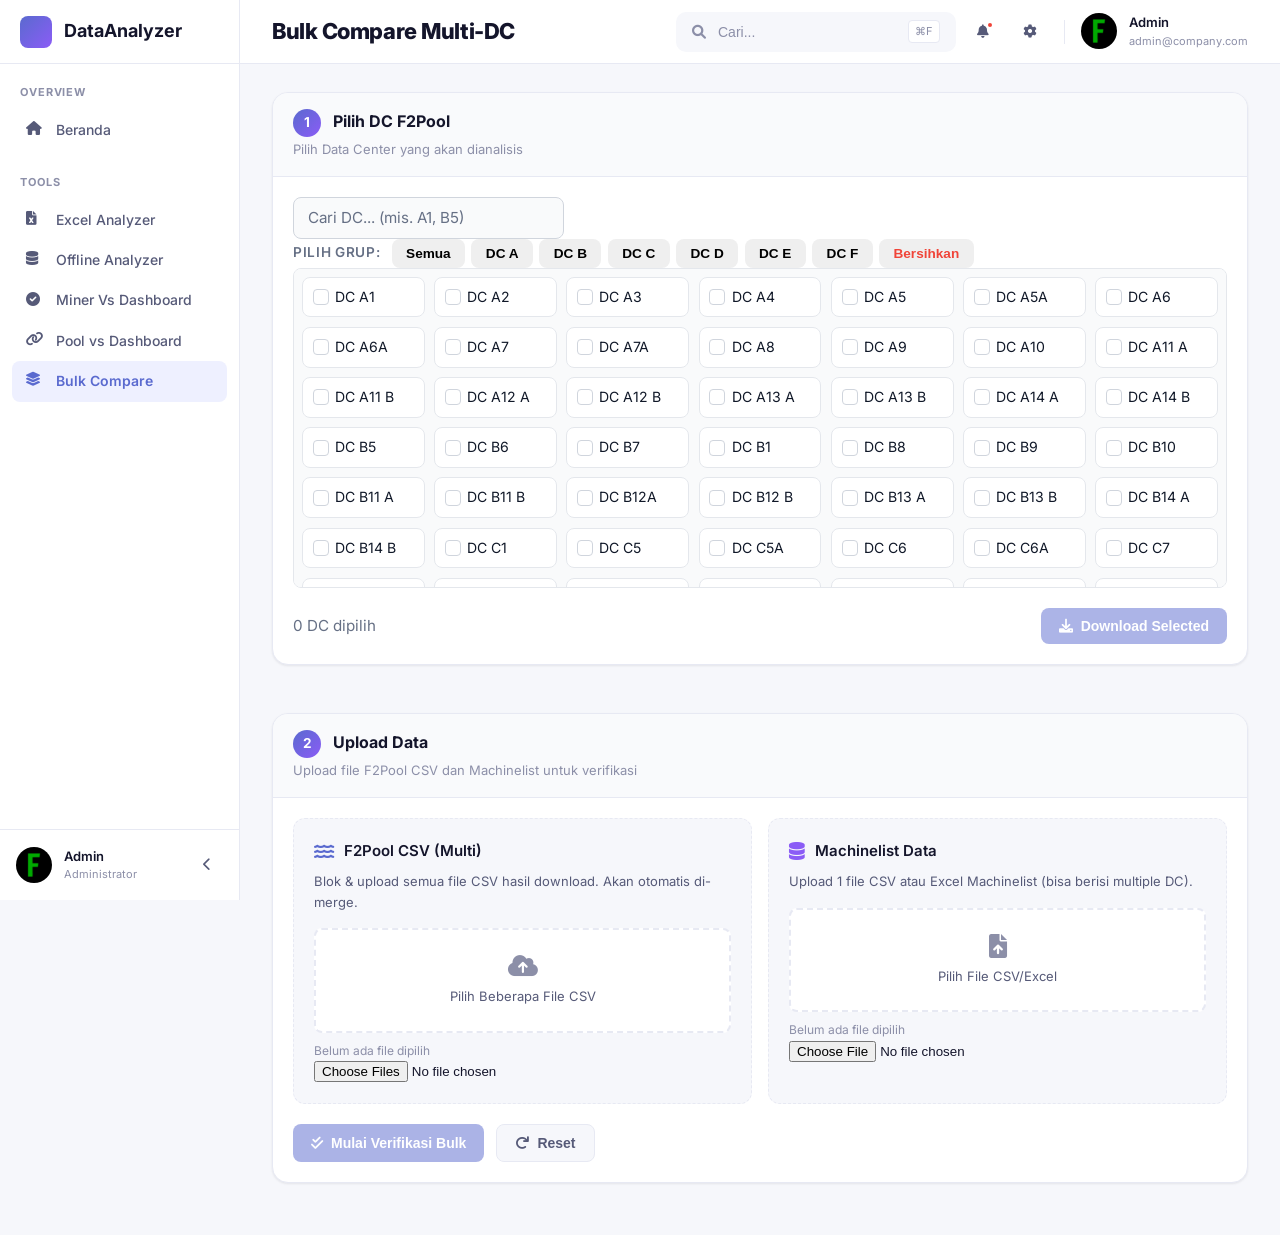
==== commit 9b1342e0: "update branch" ====
--- a/bulk-compare.html
+++ b/bulk-compare.html
@@ -102,197 +102,153 @@
             
             <!-- Page Content -->
             <div class="dashboard-body">
-                <!-- Metric Cards Row -->
-                <div class="metrics-grid">
-                    <!-- Gradient Hero Card -->
-                    <div class="metric-card gradient-hero" style="background: linear-gradient(135deg, #5A6ACF 0%, #8B5CF6 100%);">
-                        <button class="card-view-more">
-                            <svg width="18" height="18" viewBox="0 0 24 24" fill="none" stroke="currentColor" stroke-width="2">
-                                <path d="M1 12s4-8 11-8 11 8 11 8-4 8-11 8-11-8-11-8z"/>
-                                <circle cx="12" cy="12" r="3"/>
-                            </svg>
-                        </button>
-                        <div class="metric-icon-wrapper">
-                            <div class="metric-icon">
-                                <svg width="24" height="24" viewBox="0 0 24 24" fill="none" stroke="currentColor" stroke-width="2">
-                                    <path d="M9 19v-6a2 2 0 00-2-2H5a2 2 0 00-2 2v6a2 2 0 002 2h2a2 2 0 002-2zm0 0V9a2 2 0 012-2h2a2 2 0 012 2v10m-6 0a2 2 0 002 2h2a2 2 0 002-2m0 0V5a2 2 0 012-2h2a2 2 0 012 2v14a2 2 0 01-2 2h-2a2 2 0 01-2-2z"/>
-                                </svg>
-                            </div>
-                        </div>
-                        <div class="metric-value" id="totalMachines">0</div>
-                        <div class="metric-label">Total Machines</div>
-                        <div class="metric-trend">
-                            <span id="totalDcs">0 DC analyzed</span>
-                        </div>
-                    </div>
-
-                    <!-- Flat Data Card 1 -->
-                    <div class="metric-card flat-data">
-                        <div class="flat-card-header">
-                            <div class="flat-card-icon" style="background: #E7FAF0;">
-                                <svg width="18" height="18" viewBox="0 0 24 24" fill="none" stroke="#027A48" stroke-width="2">
-                                    <path d="M9 12l2 2 4-4m6 2a9 9 0 11-18 0 9 9 0 0118 0z"/>
-                                </svg>
-                            </div>
-                            <span class="trend-badge success" id="matchBadge">↑ 0%</span>
-                        </div>
-                        <div class="metric-value flat" id="matchedCount">0</div>
-                        <div class="metric-label flat">Matched</div>
-                        <div class="comparison-text">
-                            <span style="color: #12B76A;">✓</span> Verified machines
-                        </div>
-                    </div>
-
-                    <!-- Flat Data Card 2 -->
-                    <div class="metric-card flat-data">
-                        <div class="flat-card-header">
-                            <div class="flat-card-icon" style="background: #FFFAEB;">
-                                <svg width="18" height="18" viewBox="0 0 24 24" fill="none" stroke="#B54708" stroke-width="2">
-                                    <circle cx="12" cy="12" r="10"/>
-                                    <path d="M12 8v4m0 4h.01"/>
-                                </svg>
-                            </div>
-                            <span class="trend-badge warning" id="pendingBadge">↓ 0%</span>
-                        </div>
-                        <div class="metric-value flat" id="pendingCount">0</div>
-                        <div class="metric-label flat">Pending</div>
-                        <div class="comparison-text">
-                            <span style="color: #F79009;">⚠</span> Needs review
-                        </div>
-                    </div>
-
-                    <!-- Flat Data Card 3 -->
-                    <div class="metric-card flat-data">
-                        <div class="flat-card-header">
-                            <div class="flat-card-icon" style="background: #FEF3F2;">
-                                <svg width="18" height="18" viewBox="0 0 24 24" fill="none" stroke="#B42318" stroke-width="2">
-                                    <path d="M10 14l2-2m0 0l2-2m-2 2l-2-2m2 2l2 2m7-2a9 9 0 11-18 0 9 9 0 0118 0z"/>
-                                </svg>
-                            </div>
-                            <span class="trend-badge error" id="errorBadge">0</span>
-                        </div>
-                        <div class="metric-value flat" id="errorCount">0</div>
-                        <div class="metric-label flat">Errors</div>
-                        <div class="comparison-text">
-                            <span style="color: #F04438;">✗</span> Mismatch found
-                        </div>
-                    </div>
-                </div>
-
-                <!-- Main Tool Content -->
-                <div class="tool-content-card">
-
-        <!-- Message Alert -->
-        <div id="message" class="message"></div>
-
-        <!-- STEP 1: Pilih DC -->
-        <div class="bulk-step">
-            <div class="bulk-step-header">
-                <span class="step-number">1</span>
-                <h3><i class="fas fa-check-square"></i> Pilih DC F2Pool</h3>
-            </div>
-
-            <div class="dc-toolbar">
-                <input type="text" id="dcSearch" class="dc-search" placeholder="Cari DC... (mis. A1, B5)">
-                <div class="dc-group-buttons">
-                    <span class="group-label">Pilih Grup:</span>
-                    <button class="btn-group" data-group="all">Semua</button>
-                    <button class="btn-group" data-group="A">DC A</button>
-                    <button class="btn-group" data-group="B">DC B</button>
-                    <button class="btn-group" data-group="C">DC C</button>
-                    <button class="btn-group" data-group="D">DC D</button>
-                    <button class="btn-group" data-group="E">DC E</button>
-                    <button class="btn-group" data-group="F">DC F</button>
-                    <button class="btn-group btn-clear" data-group="">Bersihkan</button>
-                </div>
-            </div>
-
-            <div class="dc-checkbox-grid" id="dcCheckboxGrid"></div>
-
-            <div class="dc-action-row">
-                <span class="dc-selected-count" id="dcSelectedCount">0 DC dipilih</span>
-                <button id="dcDownloadBtn" class="btn btn-primary bulk-download-btn" disabled>
-                    <i class="fas fa-download"></i> Download Selected
-                </button>
-            </div>
-
-            <div class="dc-progress-wrapper" id="dcProgressWrapper" style="display: none;">
-                <div class="dc-progress-bar"><div class="dc-progress-fill" id="dcProgressFill"></div></div>
-                <span class="dc-progress-text" id="dcProgressText">0 / 0</span>
-            </div>
-        </div>
-
-        <!-- STEP 2: Upload -->
-        <div class="bulk-step">
-            <div class="bulk-step-header">
-                <span class="step-number">2</span>
-                <h3><i class="fas fa-cloud-upload-alt"></i> Upload Data</h3>
-            </div>
-
-            <div class="upload-section">
-                <div class="upload-box">
-                    <h3><i class="fas fa-water"></i> F2Pool CSV (Multi)</h3>
-                    <p>Blok &amp; upload semua file CSV hasil download. Akan otomatis di-merge.</p>
-                    <label class="file-label" for="f2poolFiles">
-                        <i class="fas fa-cloud-upload-alt"></i> Pilih Beberapa File CSV
-                    </label>
-                    <span class="file-name" id="f2poolName">Belum ada file dipilih</span>
-                    <input type="file" id="f2poolFiles" accept=".csv" multiple />
-                </div>
-
-                <div class="upload-box">
-                    <h3><i class="fas fa-database"></i> Machinelist Data</h3>
-                    <p>Upload 1 file CSV atau Excel Machinelist (bisa berisi multiple DC).</p>
-                    <label class="file-label" for="machinelistFile">
-                        <i class="fas fa-cloud-upload-alt"></i> Pilih File
-                    </label>
-                    <span class="file-name" id="machinelistName">Belum ada file dipilih</span>
-                    <input type="file" id="machinelistFile" accept=".csv,.xlsx" />
-                </div>
-            </div>
-        </div>
-
-        <!-- Action Buttons -->
-        <div class="button-group">
-            <button id="matchBtn" class="btn btn-primary" disabled>
-                <i class="fas fa-check-double"></i> Mulai Verifikasi Bulk
-            </button>
-            <button id="clearBtn" class="btn btn-secondary">
-                <i class="fas fa-redo"></i> Reset
-            </button>
-        </div>
-
-        <!-- Results Section -->
-        <div class="results-section" id="resultsSection">
-            <!-- Stats -->
-            <div class="stats-grid" id="stats"></div>
-
-            <!-- Per-DC Summary (added: bulk breakdown) -->
-            <div id="dcSummarySection" class="dc-summary-section" style="display: none;">
-                <h4 class="dc-summary-title"><i class="fas fa-th-large"></i> Breakdown per DC</h4>
-                <div class="dc-summary-grid" id="dcSummaryGrid"></div>
-            </div>
-
-            <!-- Filter Buttons -->
-            <div class="filter-section" id="filterSection"></div>
-
-            <!-- Results Table -->
-            <table class="results-table" id="resultsTable" style="display: none;">
-                <thead>
-                    <tr>
-                        <th class="sortable" data-column="dc">DC <span class="sort-indicator"></span></th>
-                        <th class="sortable" data-column="ip">IP <span class="sort-indicator"></span></th>
-                    </tr>
-                </thead>
-                <tbody id="resultsBody"></tbody>
-            </table>
-
-            <div id="noData" class="no-data">
-                <i class="fas fa-inbox" style="font-size: 3rem; opacity: 0.3;"></i>
-                <p>Tidak ada hasil untuk filter ini</p>
-            </div>
-        </div>
-                </div><!-- End tool-content-card -->
+                <!-- Step 1: Pilih DC -->
+                <div class="content-card">
+                    <div class="card-header">
+                        <div>
+                            <h3 class="card-title"><span class="step-badge">1</span> Pilih DC F2Pool</h3>
+                            <p class="card-subtitle">Pilih Data Center yang akan dianalisis</p>
+                        </div>
+                    </div>
+                    <div class="card-content">
+                        <div class="dc-toolbar">
+                            <input type="text" id="dcSearch" class="modern-search-input" placeholder="Cari DC... (mis. A1, B5)">
+                            <div class="dc-group-buttons">
+                                <span class="group-label">Pilih Grup:</span>
+                                <button class="btn-modern btn-sm" data-group="all">Semua</button>
+                                <button class="btn-modern btn-sm" data-group="A">DC A</button>
+                                <button class="btn-modern btn-sm" data-group="B">DC B</button>
+                                <button class="btn-modern btn-sm" data-group="C">DC C</button>
+                                <button class="btn-modern btn-sm" data-group="D">DC D</button>
+                                <button class="btn-modern btn-sm" data-group="E">DC E</button>
+                                <button class="btn-modern btn-sm" data-group="F">DC F</button>
+                                <button class="btn-modern btn-sm btn-clear" data-group="">Bersihkan</button>
+                            </div>
+                        </div>
+
+                        <div class="dc-checkbox-grid" id="dcCheckboxGrid"></div>
+
+                        <div class="dc-action-row">
+                            <span class="dc-selected-count" id="dcSelectedCount">0 DC dipilih</span>
+                            <button id="dcDownloadBtn" class="btn-modern btn-primary" disabled>
+                                <i class="fas fa-download"></i> Download Selected
+                            </button>
+                        </div>
+
+                        <div class="dc-progress-wrapper" id="dcProgressWrapper" style="display: none;">
+                            <div class="dc-progress-bar"><div class="dc-progress-fill" id="dcProgressFill"></div></div>
+                            <span class="dc-progress-text" id="dcProgressText">0 / 0</span>
+                        </div>
+                    </div>
+                </div>
+
+                <!-- Step 2: Upload Data -->
+                <div class="content-card">
+                    <div class="card-header">
+                        <div>
+                            <h3 class="card-title"><span class="step-badge">2</span> Upload Data</h3>
+                            <p class="card-subtitle">Upload file F2Pool CSV dan Machinelist untuk verifikasi</p>
+                        </div>
+                    </div>
+                    <div class="card-content">
+                        <div class="upload-grid">
+                            <div class="upload-box-modern">
+                                <div class="upload-header">
+                                    <i class="fas fa-water upload-icon" style="color: #5A6ACF;"></i>
+                                    <h4>F2Pool CSV (Multi)</h4>
+                                </div>
+                                <p class="upload-description">Blok & upload semua file CSV hasil download. Akan otomatis di-merge.</p>
+                                
+                                <label class="file-drop-zone" for="f2poolFiles">
+                                    <i class="fas fa-cloud-upload-alt"></i>
+                                    <span>Pilih Beberapa File CSV</span>
+                                </label>
+                                <span class="file-name-display" id="f2poolName">Belum ada file dipilih</span>
+                                <input type="file" id="f2poolFiles" accept=".csv" multiple />
+                            </div>
+
+                            <div class="upload-box-modern">
+                                <div class="upload-header">
+                                    <i class="fas fa-database upload-icon" style="color: #8B5CF6;"></i>
+                                    <h4>Machinelist Data</h4>
+                                </div>
+                                <p class="upload-description">Upload 1 file CSV atau Excel Machinelist (bisa berisi multiple DC).</p>
+                                
+                                <label class="file-drop-zone" for="machinelistFile">
+                                    <i class="fas fa-file-upload"></i>
+                                    <span>Pilih File CSV/Excel</span>
+                                </label>
+                                <span class="file-name-display" id="machinelistName">Belum ada file dipilih</span>
+                                <input type="file" id="machinelistFile" accept=".csv,.xlsx" />
+                            </div>
+                        </div>
+                        
+                        <div class="action-buttons-row">
+                            <button id="matchBtn" class="btn-modern btn-primary" disabled>
+                                <i class="fas fa-check-double"></i> Mulai Verifikasi Bulk
+                            </button>
+                            <button id="clearBtn" class="btn-modern btn-secondary">
+                                <i class="fas fa-redo"></i> Reset
+                            </button>
+                        </div>
+                    </div>
+                </div>
+
+                <!-- Results Section -->
+                <div class="content-card" id="resultsSection" style="display: none;">
+                    <div class="card-header">
+                        <div>
+                            <h3 class="card-title">Hasil Verifikasi</h3>
+                            <p class="card-subtitle">Hasil matching data bulk multi-DC</p>
+                        </div>
+                        <div class="filter-section-modern" id="filterSection"></div>
+                    </div>
+                    <div class="card-content">
+                        <div id="message" class="message-modern"></div>
+                        
+                        <!-- Stats Section -->
+                        <div class="stats-grid" id="stats"></div>
+
+                        <!-- Per-DC Summary -->
+                        <div id="dcSummarySection" class="dc-summary-section" style="display: none;">
+                            <h4 class="dc-summary-title"><i class="fas fa-th-large"></i> Breakdown per DC</h4>
+                            <div class="dc-summary-grid" id="dcSummaryGrid"></div>
+                        </div>
+
+                        <!-- Filter Buttons -->
+                        
+
+                        <!-- Results Table -->
+                        <div class="table-container">
+                            <table class="modern-table" id="resultsTable" style="display: none;">
+                                <thead>
+                                    <tr>
+                                        <th class="sortable" data-column="dc">DC <span class="sort-indicator"></span></th>
+                                        <th class="sortable" data-column="ip">IP <span class="sort-indicator"></span></th>
+                                    </tr>
+                                </thead>
+                                <tbody id="resultsBody"></tbody>
+                            </table>
+                            
+                            <div class="table-pagination">
+                                <span class="pagination-info">Showing 0–0 of 0</span>
+                                <div class="pagination-controls">
+                                    <button class="page-btn" disabled><i class="fas fa-chevron-left"></i></button>
+                                    <button class="page-btn active">1</button>
+                                    <button class="page-btn"><i class="fas fa-chevron-right"></i></button>
+                                </div>
+                            </div>
+                        </div>
+
+                        <div id="noData" class="empty-state">
+                            <div class="empty-icon">
+                                <i class="fas fa-inbox"></i>
+                            </div>
+                            <h4>Tidak ada hasil</h4>
+                            <p>Silakan upload data dan mulai verifikasi untuk melihat hasil</p>
+                        </div>
+                    </div>
+                </div>
             </div><!-- End dashboard-body -->
         </main>
     </div>
--- a/data-matcher.css
+++ b/data-matcher.css
@@ -364,6 +364,70 @@
     flex-wrap: wrap;
 }
 
+/* Stats Container */
+.stats-container {
+    display: grid;
+    grid-template-columns: repeat(5, 1fr);
+    gap: 12px;
+    margin-bottom: 16px;
+}
+
+.stat-card {
+    background: #F9FAFC;
+    border: 1px solid #E7E9F3;
+    border-radius: 10px;
+    padding: 14px 16px;
+    text-align: center;
+}
+
+.stat-card h4 {
+    font-size: 12px;
+    font-weight: 600;
+    color: #565A78;
+    margin-bottom: 6px;
+    text-transform: uppercase;
+}
+
+.stat-card .value {
+    font-size: 22px;
+    font-weight: 700;
+    color: #14152B;
+}
+
+.stat-card.online .value {
+    color: #027A48;
+}
+
+.stat-card.offline .value {
+    color: #B54708;
+}
+
+.stat-card.dead .value {
+    color: #B42318;
+}
+
+.btn-filter {
+    padding: 6px 14px;
+    background: #F6F7FB;
+    border: 1px solid #E7E9F3;
+    border-radius: 8px;
+    font-size: 13px;
+    font-weight: 500;
+    color: #565A78;
+    cursor: pointer;
+    transition: all 0.2s;
+}
+
+.btn-filter:hover {
+    background: #E7E9F3;
+}
+
+.btn-filter.active {
+    background: #5A6ACF;
+    color: white;
+    border-color: #5A6ACF;
+}
+
 .filter-btn-modern {
     padding: 6px 14px;
     background: #F6F7FB;
@@ -462,7 +526,7 @@
 }
 
 /* Status Badges in Table */
-.status-badge-modern {
+.status-badge {
     display: inline-flex;
     padding: 4px 10px;
     border-radius: 12px;
@@ -483,6 +547,11 @@
 .status-dead {
     background: #FEF3F2;
     color: #B42318;
+}
+
+.status-not-found {
+    background: #f8d7da;
+    color: #721c24;
 }
 
 /* Pagination */
@@ -568,6 +637,28 @@
 .empty-state p {
     font-size: 14px;
     color: #8C8FA8;
+}
+
+/* Priority Row Styling */
+.modern-table tbody tr.priority {
+    background: #FFFBEB;
+}
+
+.modern-table tbody tr.priority:hover {
+    background: #FEF3C7;
+}
+
+.priority-badge {
+    display: inline-flex;
+    align-items: center;
+    gap: 4px;
+    padding: 4px 10px;
+    border-radius: 12px;
+    font-size: 11px;
+    font-weight: 600;
+    background: #FEF3F2;
+    color: #B42318;
+    margin-left: 8px;
 }
 
 /* Responsive */
--- a/bulk-compare.css
+++ b/bulk-compare.css
@@ -1,84 +1,46 @@
-/* ===== BULK COMPARE - style tambahan (tidak mengubah data-matcher.css) ===== */
-
-/* Step container */
-.bulk-step {
-    background: var(--bg-card);
-    border: 1px solid var(--border-card);
-    border-radius: var(--border-radius);
-    padding: 1.75rem;
-    margin-bottom: 2rem;
-    box-shadow: var(--shadow);
-}
-
-.bulk-step-header {
-    display: flex;
-    align-items: center;
-    gap: 0.85rem;
-    margin-bottom: 1.5rem;
-    padding-bottom: 1rem;
-    border-bottom: 1px solid var(--border-card);
-}
-
-.bulk-step-header h3 {
-    color: var(--text-bright);
-    font-size: 1.15rem;
-    display: flex;
-    align-items: center;
-    gap: 0.5rem;
-    margin: 0;
-}
-
-.bulk-step-header h3 i {
-    color: var(--phosphor);
-    filter: drop-shadow(0 0 6px var(--phosphor-glow));
-}
-
-.step-number {
+/* ===== BULK COMPARE - Modern UI Style (sama dengan data-matcher.css) ===== */
+
+/* Step badge */
+.step-badge {
     display: inline-flex;
     align-items: center;
     justify-content: center;
-    width: 2rem;
-    height: 2rem;
-    background: var(--phosphor);
-    color: var(--dark);
+    width: 28px;
+    height: 28px;
+    background: linear-gradient(135deg, #5A6ACF 0%, #8B5CF6 100%);
+    color: white;
     font-weight: 700;
     border-radius: 50%;
-    font-size: 0.95rem;
-    box-shadow: 0 0 12px var(--phosphor-glow);
-}
-
-/* DC Toolbar (search + group buttons) */
-.dc-toolbar {
-    display: flex;
-    gap: 1rem;
-    margin-bottom: 1.25rem;
-    flex-wrap: wrap;
-    align-items: center;
-}
-
-.dc-search {
+    font-size: 0.85rem;
+    margin-right: 0.5rem;
+    vertical-align: middle;
+}
+
+/* Modern search input */
+.modern-search-input {
     flex: 1;
     min-width: 200px;
     padding: 0.65rem 0.9rem;
-    background: rgba(6, 10, 6, 0.8);
-    color: var(--text-main);
-    border: 1px solid var(--border-card);
-    border-radius: var(--border-radius);
-    font-family: inherit;
+    background: #F9FAFB;
+    color: #101828;
+    border: 1px solid #D0D5DD;
+    border-radius: 8px;
+    font-family: 'Inter', sans-serif;
     font-size: 0.95rem;
-    transition: var(--transition);
-}
-
-.dc-search::placeholder {
-    color: var(--text-muted);
-}
-
-.dc-search:focus {
+    transition: all 0.2s ease;
+}
+
+.modern-search-input::placeholder {
+    color: #667085;
+}
+
+.modern-search-input:focus {
     outline: none;
-    border-color: var(--phosphor);
-    box-shadow: 0 0 12px var(--phosphor-glow);
-}
-
+    border-color: #5A6ACF;
+    box-shadow: 0 0 0 3px rgba(90, 106, 197, 0.1);
+}
+
+/* DC Group buttons */
 .dc-group-buttons {
     display: flex;
     gap: 0.4rem;
@@ -87,40 +49,27 @@
 }
 
 .group-label {
-    color: var(--text-muted);
+    color: #667085;
     font-size: 0.85rem;
     margin-right: 0.3rem;
     text-transform: uppercase;
     letter-spacing: 0.05em;
-}
-
-.btn-group {
+    font-weight: 600;
+}
+
+.btn-sm {
     padding: 0.45rem 0.9rem;
-    background: rgba(255, 255, 255, 0.05);
-    color: var(--text-main);
-    border: 1px solid var(--border-card);
-    border-radius: var(--border-radius);
-    cursor: pointer;
-    transition: var(--transition);
-    font-family: inherit;
     font-size: 0.85rem;
-    font-weight: 500;
-}
-
-.btn-group:hover {
-    background: rgba(0, 255, 157, 0.1);
-    border-color: var(--phosphor);
-    color: var(--phosphor);
-}
-
-.btn-group.btn-clear {
-    color: var(--danger);
-    border-color: rgba(255, 59, 59, 0.3);
-}
-
-.btn-group.btn-clear:hover {
-    background: rgba(255, 59, 59, 0.1);
-    border-color: var(--danger);
+}
+
+.btn-clear {
+    color: #F04438 !important;
+    border-color: rgba(240, 68, 56, 0.3) !important;
+}
+
+.btn-clear:hover {
+    background: rgba(240, 68, 56, 0.1) !important;
+    border-color: #F04438 !important;
 }
 
 /* DC Checkbox Grid */
@@ -131,9 +80,9 @@
     max-height: 320px;
     overflow-y: auto;
     padding: 0.5rem;
-    background: rgba(6, 10, 6, 0.5);
-    border: 1px solid var(--border-card);
-    border-radius: var(--border-radius);
+    background: #F9FAFB;
+    border: 1px solid #E4E7EC;
+    border-radius: 8px;
     margin-bottom: 1.25rem;
 }
 
@@ -142,16 +91,17 @@
 }
 
 .dc-checkbox-grid::-webkit-scrollbar-track {
-    background: rgba(0, 0, 0, 0.3);
+    background: #F2F4F7;
+    border-radius: 4px;
 }
 
 .dc-checkbox-grid::-webkit-scrollbar-thumb {
-    background: var(--border-card);
+    background: #D0D5DD;
     border-radius: 4px;
 }
 
 .dc-checkbox-grid::-webkit-scrollbar-thumb:hover {
-    background: var(--phosphor-dim);
+    background: #98A2B3;
 }
 
 .dc-checkbox-item {
@@ -159,24 +109,24 @@
     align-items: center;
     gap: 0.4rem;
     padding: 0.5rem 0.6rem;
-    background: rgba(255, 255, 255, 0.03);
-    border: 1px solid var(--border-card);
-    border-radius: var(--border-radius);
+    background: white;
+    border: 1px solid #E4E7EC;
+    border-radius: 8px;
     cursor: pointer;
-    transition: var(--transition);
+    transition: all 0.2s ease;
     font-size: 0.88rem;
     user-select: none;
 }
 
 .dc-checkbox-item:hover {
-    background: rgba(0, 255, 157, 0.06);
-    border-color: var(--phosphor);
+    background: #F2F4F7;
+    border-color: #5A6ACF;
 }
 
 .dc-checkbox-item.checked {
-    background: rgba(0, 255, 157, 0.12);
-    border-color: var(--phosphor);
-    box-shadow: 0 0 8px rgba(0, 255, 157, 0.15);
+    background: rgba(90, 106, 197, 0.1);
+    border-color: #5A6ACF;
+    box-shadow: 0 0 0 2px rgba(90, 106, 197, 0.1);
 }
 
 .dc-checkbox-item input[type="checkbox"] {
@@ -184,18 +134,18 @@
     -webkit-appearance: none;
     width: 16px;
     height: 16px;
-    border: 1.5px solid var(--border-card);
-    border-radius: 2px;
+    border: 1.5px solid #D0D5DD;
+    border-radius: 4px;
     cursor: pointer;
     position: relative;
     background: transparent;
     flex-shrink: 0;
-    transition: var(--transition);
+    transition: all 0.2s ease;
 }
 
 .dc-checkbox-item input[type="checkbox"]:checked {
-    background: var(--phosphor);
-    border-color: var(--phosphor);
+    background: #5A6ACF;
+    border-color: #5A6ACF;
 }
 
 .dc-checkbox-item input[type="checkbox"]:checked::after {
@@ -204,22 +154,22 @@
     top: 50%;
     left: 50%;
     transform: translate(-50%, -50%);
-    color: var(--dark);
+    color: white;
     font-size: 12px;
     font-weight: 700;
 }
 
 .dc-checkbox-item .dc-label {
     flex: 1;
-    color: var(--text-main);
+    color: #101828;
 }
 
 .dc-checkbox-item.checked .dc-label {
-    color: var(--phosphor);
-    font-weight: 600;
-}
-
-/* DC Action Row (count + download button) */
+    color: #5A6ACF;
+    font-weight: 600;
+}
+
+/* DC Action Row */
 .dc-action-row {
     display: flex;
     justify-content: space-between;
@@ -229,20 +179,16 @@
 }
 
 .dc-selected-count {
-    color: var(--text-muted);
+    color: #667085;
     font-size: 0.95rem;
 }
 
 .dc-selected-count strong {
-    color: var(--phosphor);
+    color: #5A6ACF;
     font-size: 1.1rem;
 }
 
-.bulk-download-btn {
-    margin-bottom: 0;
-}
-
-/* DC Download Progress */
+/* DC Progress */
 .dc-progress-wrapper {
     margin-top: 1.25rem;
     display: flex;
@@ -253,35 +199,34 @@
 .dc-progress-bar {
     flex: 1;
     height: 10px;
-    background: rgba(0, 0, 0, 0.5);
-    border: 1px solid var(--border-card);
-    border-radius: var(--border-radius);
+    background: #F2F4F7;
+    border: 1px solid #E4E7EC;
+    border-radius: 8px;
     overflow: hidden;
 }
 
 .dc-progress-fill {
     height: 100%;
     width: 0%;
-    background: var(--phosphor);
-    box-shadow: 0 0 10px var(--phosphor-glow);
+    background: linear-gradient(90deg, #5A6ACF 0%, #8B5CF6 100%);
     transition: width 0.3s ease;
 }
 
 .dc-progress-text {
-    color: var(--phosphor);
+    color: #5A6ACF;
     font-size: 0.9rem;
     font-weight: 600;
     min-width: 70px;
     text-align: right;
 }
 
-/* Per-DC Summary (added: bulk breakdown) */
+/* Per-DC Summary */
 .dc-summary-section {
     margin-bottom: 2.5rem;
 }
 
 .dc-summary-title {
-    color: var(--text-bright);
+    color: #101828;
     font-size: 1rem;
     margin-bottom: 1rem;
     display: flex;
@@ -289,10 +234,11 @@
     gap: 0.5rem;
     text-transform: uppercase;
     letter-spacing: 0.05em;
+    font-weight: 700;
 }
 
 .dc-summary-title i {
-    color: var(--phosphor);
+    color: #5A6ACF;
 }
 
 .dc-summary-grid {
@@ -302,25 +248,21 @@
 }
 
 .dc-summary-card {
-    background: var(--bg-card);
-    border: 1px solid var(--border-card);
-    border-radius: var(--border-radius);
+    background: white;
+    border: 1px solid #E4E7EC;
+    border-radius: 8px;
     padding: 0.85rem 1rem;
-    transition: var(--transition);
+    transition: all 0.2s ease;
 }
 
 .dc-summary-card:hover {
-    background: rgba(0, 255, 157, 0.04);
+    background: #F9FAFB;
     transform: translateY(-2px);
-    box-shadow: 0 0 15px var(--phosphor-glow);
-}
-
-/*.dc-summary-card.has-issue {
-    border-left-color: var(--danger);
-}*/
+    box-shadow: 0 4px 12px rgba(0, 0, 0, 0.08);
+}
 
 .dc-summary-card .dc-name {
-    color: var(--text-bright);
+    color: #101828;
     font-weight: 600;
     font-size: 0.95rem;
     margin-bottom: 0.3rem;
@@ -330,7 +272,7 @@
     display: flex;
     justify-content: space-between;
     font-size: 0.8rem;
-    color: var(--text-muted);
+    color: #667085;
     line-height: 1.7;
 }
 
@@ -338,9 +280,9 @@
     font-weight: 600;
 }
 
-.dc-summary-card .ok { color: var(--phosphor); }
-.dc-summary-card .warn { color: var(--amber); }
-.dc-summary-card .bad { color: var(--danger); }
+.dc-summary-card .ok { color: #12B76A; }
+.dc-summary-card .warn { color: #F79009; }
+.dc-summary-card .bad { color: #F04438; }
 
 /* Responsive */
 @media (max-width: 768px) {
